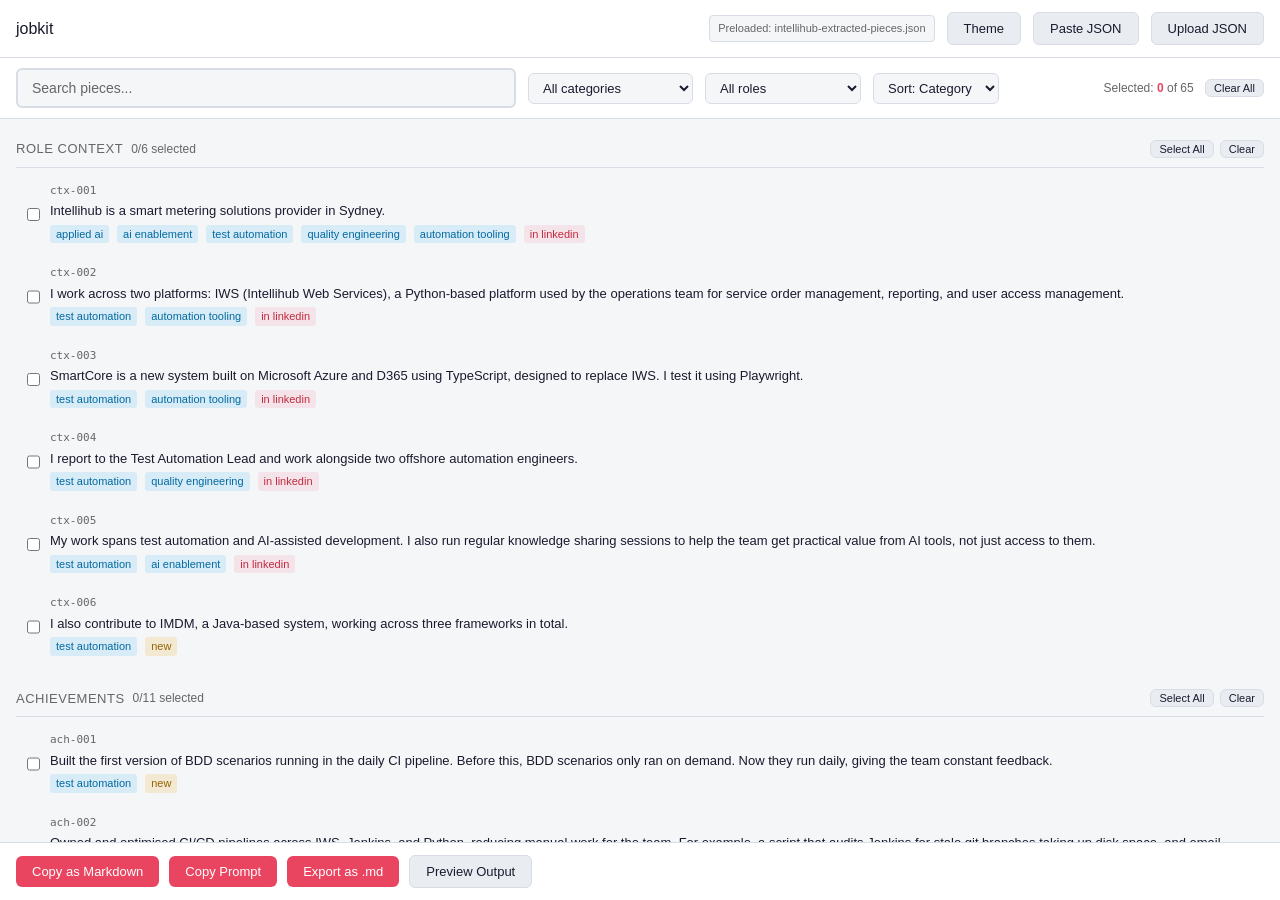
==== index.html @ 1ebfc53d "jobkit: pieces explorer with build-time data merge - pieces.template.html: UI only, data injected vi" ====
<!doctype html>
<html lang="en">
  <head>
    <meta charset="UTF-8" />
    <meta name="viewport" content="width=device-width, initial-scale=1.0" />
    <title>jobkit — pieces explorer</title>
    <style>
      :root {
        --bg: #1a1a2e;
        --bg2: #16213e;
        --bg3: #0f3460;
        --text: #e0e0e0;
        --text-dim: #888;
        --accent: #e94560;
        --accent2: #0f3460;
        --border: #333;
        --selected: rgba(233, 69, 96, 0.15);
        --hover: rgba(255, 255, 255, 0.05);
        --success: #2ea043;
        --mono:
          "SF Mono", "Cascadia Code", "Fira Code", Menlo, Consolas, monospace;
        --sans:
          -apple-system, BlinkMacSystemFont, "Segoe UI", Roboto, sans-serif;
      }

      body.light {
        --bg: #f5f6f8;
        --bg2: #ffffff;
        --bg3: #e9edf2;
        --text: #1a1a2e;
        --text-dim: #666;
        --border: #d8dde5;
        --selected: rgba(233, 69, 96, 0.08);
        --hover: rgba(0, 0, 0, 0.04);
      }

      * {
        margin: 0;
        padding: 0;
        box-sizing: border-box;
      }

      body {
        background: var(--bg);
        color: var(--text);
        font-family: var(--sans);
        font-size: 14px;
        line-height: 1.5;
      }

      #app {
        display: flex;
        flex-direction: column;
        height: 100vh;
        overflow: hidden;
      }

      /* Header */
      .header {
        padding: 12px 16px;
        background: var(--bg2);
        border-bottom: 1px solid var(--border);
        display: flex;
        align-items: center;
        gap: 12px;
        flex-wrap: wrap;
      }

      .header h1 {
        font-size: 16px;
        font-weight: 500;
        margin-right: auto;
      }

      .header h1 span {
        color: var(--text-dim);
        font-weight: 400;
      }

      /* Controls bar */
      .controls {
        padding: 10px 16px;
        background: var(--bg2);
        border-bottom: 1px solid var(--border);
        display: flex;
        gap: 12px;
        align-items: center;
        flex-wrap: wrap;
      }

      .controls input[type="text"],
      .controls select {
        background: var(--bg);
        border: 1px solid var(--border);
        color: var(--text);
        padding: 6px 10px;
        border-radius: 6px;
        font-size: 13px;
        font-family: var(--sans);
      }

      .controls input[type="text"] {
        flex: 1;
        min-width: 280px;
        max-width: 500px;
        padding: 10px 14px;
        font-size: 14px;
        border-width: 2px;
      }

      .controls input[type="text"]::placeholder {
        color: var(--text-dim);
        font-size: 14px;
      }

      .controls input[type="text"]:focus,
      .controls select:focus {
        outline: none;
        border-color: var(--accent);
      }

      .controls label {
        font-size: 12px;
        color: var(--text-dim);
        white-space: nowrap;
      }

      .selection-info {
        font-size: 12px;
        color: var(--text-dim);
        margin-left: auto;
      }

      .selection-info strong {
        color: var(--accent);
      }

      /* Main content */
      .main {
        flex: 1;
        overflow-y: auto;
        padding: 12px 16px;
      }

      /* Category section */
      .category {
        margin-bottom: 16px;
      }

      .category-header {
        display: flex;
        align-items: center;
        gap: 8px;
        padding: 8px 0;
        border-bottom: 1px solid var(--border);
        margin-bottom: 6px;
      }

      .category-header h2 {
        font-size: 13px;
        font-weight: 500;
        text-transform: uppercase;
        letter-spacing: 0.5px;
        color: var(--text-dim);
      }

      .category-header .count {
        font-size: 12px;
        color: var(--text-dim);
      }

      .category-header .actions {
        margin-left: auto;
        display: flex;
        gap: 6px;
      }

      /* Piece card */
      .piece {
        display: flex;
        gap: 10px;
        padding: 8px 10px;
        border-radius: 6px;
        margin-bottom: 4px;
        cursor: pointer;
        transition: background 0.15s;
        border: 1px solid transparent;
      }

      .piece:hover {
        background: var(--hover);
      }

      .piece.selected {
        background: var(--selected);
        border-color: rgba(233, 69, 96, 0.3);
      }

      .piece input[type="checkbox"] {
        margin-top: 3px;
        accent-color: var(--accent);
        flex-shrink: 0;
      }

      .piece-content {
        flex: 1;
      }

      .piece-id {
        font-family: var(--mono);
        font-size: 11px;
        color: var(--text-dim);
        margin-bottom: 2px;
      }

      .piece-text {
        font-size: 13px;
        line-height: 1.5;
      }

      .piece-meta {
        display: flex;
        gap: 8px;
        margin-top: 4px;
        flex-wrap: wrap;
      }

      .tag {
        font-size: 11px;
        padding: 1px 6px;
        border-radius: 3px;
        background: var(--bg3);
        color: var(--text-dim);
      }

      .tag.role {
        background: rgba(14, 165, 233, 0.15);
        color: #0ea5e9;
      }
      .tag.metrics {
        background: rgba(46, 160, 67, 0.15);
        color: var(--success);
      }
      .tag.linkedin {
        background: rgba(233, 69, 96, 0.15);
        color: var(--accent);
      }
      .tag.new {
        background: rgba(240, 171, 34, 0.15);
        color: #f0ab22;
      }

      body.light .tag.role {
        background: rgba(14, 165, 233, 0.12);
        color: #0369a1;
      }
      body.light .tag.metrics {
        background: rgba(46, 160, 67, 0.12);
        color: #1a7f37;
      }
      body.light .tag {
        color: #444;
      }
      body.light .tag.linkedin {
        background: rgba(233, 69, 96, 0.1);
        color: #c2293f;
      }
      body.light .tag.new {
        background: rgba(240, 171, 34, 0.18);
        color: #92660a;
      }

      /* Action bar */
      .action-bar {
        padding: 12px 16px;
        background: var(--bg2);
        border-top: 1px solid var(--border);
        display: flex;
        gap: 10px;
        align-items: center;
        flex-wrap: wrap;
      }

      .btn {
        padding: 8px 16px;
        border: none;
        border-radius: 6px;
        font-size: 13px;
        font-weight: 500;
        cursor: pointer;
        font-family: var(--sans);
        transition: opacity 0.15s;
      }

      .btn:hover {
        opacity: 0.9;
      }

      .btn-primary {
        background: var(--accent);
        color: white;
      }

      .btn-secondary {
        background: var(--bg3);
        color: var(--text);
        border: 1px solid var(--border);
      }

      .btn:disabled {
        opacity: 0.4;
        cursor: not-allowed;
      }

      .copied {
        color: var(--success);
        font-size: 12px;
        margin-left: 8px;
        opacity: 0;
        transition: opacity 0.3s;
      }

      .copied.show {
        opacity: 1;
      }

      /* Preview pane */
      .preview {
        background: var(--bg);
        border: 1px solid var(--border);
        border-radius: 6px;
        padding: 16px;
        margin-top: 12px;
        font-family: var(--mono);
        font-size: 12px;
        line-height: 1.6;
        white-space: pre-wrap;
        word-wrap: break-word;
        max-height: 300px;
        overflow-y: auto;
        display: none;
      }

      .preview.show {
        display: block;
      }

      .preview-header {
        display: flex;
        justify-content: space-between;
        align-items: center;
        margin-bottom: 8px;
        padding-bottom: 8px;
        border-bottom: 1px solid var(--border);
        font-family: var(--sans);
        font-size: 12px;
        color: var(--text-dim);
      }

      /* Modal */
      .modal-overlay {
        display: none;
        position: fixed;
        inset: 0;
        background: rgba(0, 0, 0, 0.6);
        z-index: 100;
        align-items: center;
        justify-content: center;
      }

      .modal-overlay.show {
        display: flex;
      }

      .modal {
        background: var(--bg2);
        border: 1px solid var(--border);
        border-radius: 8px;
        padding: 20px;
        max-width: 500px;
        width: 90%;
        max-height: 80vh;
        overflow-y: auto;
      }

      .modal h3 {
        font-size: 14px;
        margin-bottom: 12px;
      }

      .modal textarea {
        width: 100%;
        min-height: 200px;
        background: var(--bg);
        border: 1px solid var(--border);
        color: var(--text);
        padding: 10px;
        border-radius: 6px;
        font-family: var(--mono);
        font-size: 12px;
        resize: vertical;
      }

      .modal .btn-row {
        display: flex;
        gap: 8px;
        margin-top: 12px;
        justify-content: flex-end;
      }

      /* Drag overlay */
      .drag-overlay {
        display: none;
        position: fixed;
        inset: 0;
        background: rgba(26, 26, 46, 0.9);
        z-index: 200;
        align-items: center;
        justify-content: center;
        flex-direction: column;
        gap: 16px;
      }

      .drag-overlay.show {
        display: flex;
      }
      .drag-overlay p {
        font-size: 18px;
        color: var(--text-dim);
      }

      /* Scrollbar */
      ::-webkit-scrollbar {
        width: 8px;
      }
      ::-webkit-scrollbar-track {
        background: var(--bg);
      }
      ::-webkit-scrollbar-thumb {
        background: var(--border);
        border-radius: 4px;
      }
      ::-webkit-scrollbar-thumb:hover {
        background: var(--text-dim);
      }

      /* No results */
      .no-results {
        text-align: center;
        padding: 40px;
        color: var(--text-dim);
        font-size: 14px;
      }

      /* File loading info */
      .file-info {
        font-size: 11px;
        color: var(--text-dim);
        padding: 4px 8px;
        background: var(--bg);
        border-radius: 4px;
        border: 1px solid var(--border);
      }
    </style>
  </head>
  <body>
    <div id="app">
      <!-- Header -->
      <div class="header">
        <h1>jobkit <span id="pieceCount"></span></h1>
        <span class="file-info" id="fileInfo"
          >Preloaded: intellihub-extracted-pieces.json</span
        >
        <button
          class="btn btn-secondary"
          onclick="toggleTheme()"
          id="themeBtn"
          title="Toggle light/dark theme"
        >
          Theme
        </button>
        <button class="btn btn-secondary" onclick="showPasteModal()">
          Paste JSON
        </button>
        <button
          class="btn btn-secondary"
          onclick="document.getElementById('fileInput').click()"
        >
          Upload JSON
        </button>
        <input
          type="file"
          id="fileInput"
          accept=".json"
          style="display: none"
          onchange="handleFileUpload(event)"
        />
      </div>

      <!-- Controls -->
      <div class="controls">
        <input
          type="text"
          id="search"
          placeholder="Search pieces..."
          oninput="updateAll()"
        />
        <select id="categoryFilter" onchange="updateAll()">
          <option value="">All categories</option>
        </select>
        <select id="roleFilter" onchange="updateAll()">
          <option value="">All roles</option>
          <option value="applied_ai">Applied AI</option>
          <option value="ai_enablement">AI Enablement</option>
          <option value="test_automation">Test Automation</option>
          <option value="quality_engineering">Quality Engineering</option>
          <option value="automation_tooling">Automation Tooling</option>
        </select>
        <select id="sortBy" onchange="updateAll()">
          <option value="category">Sort: Category</option>
          <option value="id">Sort: ID</option>
          <option value="source">Sort: Source</option>
        </select>
        <div class="selection-info">
          Selected: <strong id="selCount">0</strong> of
          <span id="totalCount">0</span>
          <button
            class="btn btn-secondary"
            style="padding: 2px 8px; font-size: 11px; margin-left: 8px"
            onclick="clearAll()"
          >
            Clear All
          </button>
        </div>
      </div>

      <!-- Main content -->
      <div class="main" id="piecesList"></div>

      <!-- Action bar -->
      <div class="action-bar">
        <button class="btn btn-primary" onclick="copyMarkdown()">
          Copy as Markdown
        </button>
        <button class="btn btn-primary" onclick="copyPrompt()">
          Copy Prompt
        </button>
        <button class="btn btn-primary" onclick="exportMarkdown()">
          Export as .md
        </button>
        <button class="btn btn-secondary" onclick="togglePreview()">
          Preview Output
        </button>
        <span class="copied" id="copiedMsg">Copied!</span>
      </div>

      <!-- Preview -->
      <div class="preview" id="preview">
        <div class="preview-header">
          <span id="previewLabel">Preview</span>
          <button
            class="btn btn-secondary"
            style="padding: 2px 8px; font-size: 11px"
            onclick="togglePreview()"
          >
            Close
          </button>
        </div>
        <div id="previewContent"></div>
      </div>
    </div>

    <!-- Paste modal -->
    <div class="modal-overlay" id="pasteModal">
      <div class="modal">
        <h3>Paste JSON</h3>
        <textarea
          id="pasteArea"
          placeholder="Paste your JSON content here..."
        ></textarea>
        <div class="btn-row">
          <button class="btn btn-secondary" onclick="closePasteModal()">
            Cancel
          </button>
          <button class="btn btn-primary" onclick="loadPastedJSON()">
            Load
          </button>
        </div>
      </div>
    </div>

    <!-- Drag overlay -->
    <div class="drag-overlay" id="dragOverlay">
      <p>Drop your JSON file here</p>
    </div>

    <script>
      // Embedded data
      // Data injected at build time by build.mjs (see README)
      const DEFAULT_DATA = {
  "context": {
    "source_documents": [
      "external-sources/linkedin-profile-2026-v1.md (current Intellihub section)",
      "notes/job-search/makss-brag-document-2026.md (manager review, self-reflection, values, coaching Q3/Q4)",
      "notes/job-search/job-search-2026.md (target roles: AI Engineer primary, Test Automation secondary)"
    ],
    "target_roles": [
      "Applied AI Engineer / AI Enablement Engineer (primary)",
      "Test Automation / Quality Engineer (secondary)"
    ],
    "excluded_from_extraction": [
      "Growth areas and development areas (overengineering, AI discipline, prioritisation)",
      "Coaching conversation reflections (Q3/Q3 self-criticism)",
      "Self-reflection on mistakes and lessons learned"
    ],
    "humanizer_rules_applied": [
      "No em dashes, no purple prose, no cliches, no slogan endings",
      "No AI slop words: unlock, elevate, supercharge, transform, leverage, seamless, robust, holistic, game-changing",
      "Concrete nouns and verbs, one idea per sentence",
      "Plain language, precise technical terms kept"
    ],
    "total_pieces": 52
  },
  "canonical_roles": {
    "applied_ai": "Building AI-powered tools, agents, and LLM-driven analysis end to end.",
    "ai_enablement": "Team adoption of AI: Copilot Skills, agent instructions, skills and prompt libraries, knowledge sharing.",
    "test_automation": "Automated test frameworks and scenarios: UI, API, BDD, running in CI.",
    "quality_engineering": "QA practice and process: RCA, exploratory testing, defect management, data-quality guardrails.",
    "automation_tooling": "Engineering productivity automation beyond tests: CI monitoring, scheduled checks, alerting, sync jobs."
  },
  "role_context": [
    {
      "id": "ctx-001",
      "text": "Intellihub is a smart metering solutions provider in Sydney.",
      "source": "linkedin_profile",
      "already_in_linkedin": true,
      "target_role": [
        "applied_ai",
        "ai_enablement",
        "test_automation",
        "quality_engineering",
        "automation_tooling"
      ],
      "has_metrics": false
    },
    {
      "id": "ctx-002",
      "text": "I work across two platforms: IWS (Intellihub Web Services), a Python-based platform used by the operations team for service order management, reporting, and user access management.",
      "source": "linkedin_profile",
      "already_in_linkedin": true,
      "target_role": [
        "test_automation",
        "automation_tooling"
      ],
      "has_metrics": false
    },
    {
      "id": "ctx-003",
      "text": "SmartCore is a new system built on Microsoft Azure and D365 using TypeScript, designed to replace IWS. I test it using Playwright.",
      "source": "linkedin_profile",
      "already_in_linkedin": true,
      "target_role": [
        "test_automation",
        "automation_tooling"
      ],
      "has_metrics": false
    },
    {
      "id": "ctx-004",
      "text": "I report to the Test Automation Lead and work alongside two offshore automation engineers.",
      "source": "linkedin_profile",
      "already_in_linkedin": true,
      "target_role": [
        "test_automation",
        "quality_engineering"
      ],
      "has_metrics": false
    },
    {
      "id": "ctx-005",
      "text": "My work spans test automation and AI-assisted development. I also run regular knowledge sharing sessions to help the team get practical value from AI tools, not just access to them.",
      "source": "linkedin_profile",
      "already_in_linkedin": true,
      "target_role": [
        "test_automation",
        "ai_enablement"
      ],
      "has_metrics": false
    },
    {
      "id": "ctx-006",
      "text": "I also contribute to IMDM, a Java-based system, working across three frameworks in total.",
      "source": "manager_review",
      "already_in_linkedin": false,
      "target_role": [
        "test_automation"
      ],
      "has_metrics": false
    }
  ],
  "achievements": [
    {
      "id": "ach-001",
      "text": "Built the first version of BDD scenarios running in the daily CI pipeline. Before this, BDD scenarios only ran on demand. Now they run daily, giving the team constant feedback.",
      "source": "self_reflection_fy26",
      "already_in_linkedin": false,
      "target_role": [
        "test_automation"
      ],
      "has_metrics": false
    },
    {
      "id": "ach-002",
      "text": "Owned and optimised CI/CD pipelines across IWS, Jenkins, and Python, reducing manual work for the team. For example, a script that audits Jenkins for stale git branches taking up disk space, and email notifications that flag service health issues in production and test environments.",
      "source": "self_reflection_fy26",
      "already_in_linkedin": false,
      "target_role": [
        "automation_tooling",
        "test_automation"
      ],
      "has_metrics": false
    },
    {
      "id": "ach-003",
      "text": "Created AutomationHub: a BDD step library, metrics tracking, a SharePoint page, and Power Automate workflows for the automation team.",
      "source": "self_reflection_fy26",
      "already_in_linkedin": false,
      "target_role": [
        "test_automation",
        "automation_tooling"
      ],
      "has_metrics": false
    },
    {
      "id": "ach-004",
      "text": "Built the SmartCore BDD Step Library so testers, BAs, and business team members can write and reuse automation steps in plain language.",
      "source": "values_behaviours",
      "already_in_linkedin": false,
      "target_role": [
        "test_automation"
      ],
      "has_metrics": false
    },
    {
      "id": "ach-005",
      "text": "Created .github/copilot-instructions.md (Agents.md) files in the IWS and SmartCore repos, giving AI agents a repo map and project context at session start.",
      "source": "values_behaviours",
      "already_in_linkedin": false,
      "target_role": [
        "ai_enablement"
      ],
      "has_metrics": false
    },
    {
      "id": "ach-006",
      "text": "Took ownership of technical debt. In PR 845 (SC-3740), removed hardcoded waits from SmartCore tests to improve test reliability.",
      "source": "values_behaviours",
      "already_in_linkedin": false,
      "target_role": [
        "test_automation",
        "quality_engineering"
      ],
      "has_metrics": false
    },
    {
      "id": "ach-007",
      "text": "Caught issues early through PR reviews and task coordination, preventing defects from reaching production.",
      "source": "self_reflection_fy26",
      "already_in_linkedin": false,
      "target_role": [
        "quality_engineering",
        "test_automation"
      ],
      "has_metrics": false
    },
    {
      "id": "ach-008",
      "text": "Supported the dev team during weekend production rollouts, including preparing, stopping, and restarting Jenkins CI jobs.",
      "source": "values_behaviours",
      "already_in_linkedin": false,
      "target_role": [
        "automation_tooling"
      ],
      "has_metrics": false
    },
    {
      "id": "ach-009",
      "text": "Ran 6 knowledge sharing sessions on AI-assisted development, testing, and automation.",
      "source": "self_reflection_fy26",
      "already_in_linkedin": false,
      "target_role": [
        "ai_enablement"
      ],
      "has_metrics": true
    },
    {
      "id": "ach-010",
      "text": "Created blog posts from session transcripts and shared them with the team.",
      "source": "values_behaviours",
      "already_in_linkedin": false,
      "target_role": [
        "ai_enablement"
      ],
      "has_metrics": false
    },
    {
      "id": "ach-011",
      "text": "Ran daily pipeline checks, built BDD scenarios from existing steps, and created shareable test reports for stakeholders.",
      "source": "coaching_q4",
      "already_in_linkedin": false,
      "target_role": [
        "test_automation",
        "automation_tooling"
      ],
      "has_metrics": false
    }
  ],
  "ai_enablement": [
    {
      "id": "ai-001",
      "text": "Created 5 GitHub Copilot Skills for shared team use, covering IWS domain knowledge, task creation, and AI skill best practices. 2 to 3 team members confirmed using them in daily work.",
      "source": "linkedin_profile",
      "already_in_linkedin": true,
      "target_role": [
        "ai_enablement"
      ],
      "has_metrics": true
    },
    {
      "id": "ai-002",
      "text": "Built 15 or more additional AI skills and prompts for my own AI-assisted development workflow.",
      "source": "linkedin_profile",
      "already_in_linkedin": true,
      "target_role": [
        "applied_ai"
      ],
      "has_metrics": true
    },
    {
      "id": "ai-003",
      "text": "Developed an AI-powered PR review agent: a skill package with scripts, templates, and references. It reduces token usage, produces structured review reports with verdict, summary, and suggestions, and saves an estimated 5 to 10% time per review.",
      "source": "linkedin_profile",
      "already_in_linkedin": true,
      "target_role": [
        "applied_ai",
        "ai_enablement"
      ],
      "has_metrics": true
    },
    {
      "id": "ai-004",
      "text": "Created Agents.md instructions for both IWS and SmartCore frameworks. These load at the start of each AI session and give the assistant the right context and guidance for the project.",
      "source": "linkedin_profile",
      "already_in_linkedin": true,
      "target_role": [
        "ai_enablement"
      ],
      "has_metrics": false
    },
    {
      "id": "ai-005",
      "text": "Built a tool that automatically identifies likely causes of test failures, generates concise summaries, and suggests solutions for simple issues. It runs daily in production with a human review step before approval.",
      "source": "linkedin_profile",
      "already_in_linkedin": true,
      "target_role": [
        "applied_ai",
        "test_automation"
      ],
      "has_metrics": false
    },
    {
      "id": "ai-006",
      "text": "Built the AI analysis tool on the team's BDD framework so other engineers can reuse AI-powered steps written in plain language.",
      "source": "linkedin_profile",
      "already_in_linkedin": true,
      "target_role": [
        "applied_ai",
        "test_automation"
      ],
      "has_metrics": false
    },
    {
      "id": "ai-007",
      "text": "Created copilot-instructions.md as reusable guidance for AI collaboration, so team members do not have to set up context from scratch each time.",
      "source": "coaching_q4",
      "already_in_linkedin": false,
      "target_role": [
        "ai_enablement"
      ],
      "has_metrics": false
    },
    {
      "id": "ai-008",
      "text": "Shared AI skills, agents, session recordings, and blog posts broadly with the team.",
      "source": "values_behaviours",
      "already_in_linkedin": false,
      "target_role": [
        "ai_enablement"
      ],
      "has_metrics": false
    }
  ],
  "cicd_infrastructure": [
    {
      "id": "cicd-002",
      "text": "Built automated monitoring for production and test environments using Jenkins declarative and classic pipelines, Python scripts, scheduled checks, email alerts, and Jenkins badges. Pipelines included readable logs and attachments for easy debugging.",
      "source": "linkedin_profile",
      "already_in_linkedin": true,
      "target_role": [
        "automation_tooling"
      ],
      "has_metrics": false
    },
    {
      "id": "cicd-003",
      "text": "Assisted the team lead with preparing, stopping, and restarting Jenkins CI jobs to ensure successful deployments.",
      "source": "values_behaviours",
      "already_in_linkedin": false,
      "target_role": [
        "automation_tooling"
      ],
      "has_metrics": false
    }
  ],
  "responsibilities": [
    {
      "id": "res-001",
      "text": "Design and develop new test automation scripts for IWS (Python) and SmartCore (Playwright) frameworks.",
      "source": "linkedin_profile",
      "already_in_linkedin": true,
      "target_role": [
        "test_automation"
      ],
      "has_metrics": false
    },
    {
      "id": "res-002",
      "text": "Enhance existing test automation frameworks and resolve automation issues.",
      "source": "linkedin_profile",
      "already_in_linkedin": true,
      "target_role": [
        "test_automation"
      ],
      "has_metrics": false
    },
    {
      "id": "res-003",
      "text": "Review pull requests and give feedback to development teams across IWS and SmartCore.",
      "source": "linkedin_profile",
      "already_in_linkedin": true,
      "target_role": [
        "quality_engineering",
        "test_automation"
      ],
      "has_metrics": false
    },
    {
      "id": "res-004",
      "text": "Collaborate with product, operations, and development teams across both platforms.",
      "source": "linkedin_profile",
      "already_in_linkedin": true,
      "target_role": [
        "test_automation",
        "quality_engineering"
      ],
      "has_metrics": false
    },
    {
      "id": "res-006",
      "text": "Coordinate tasks and PR reviews across the SmartCore automation team, catching issues before merge.",
      "source": "coaching_q4",
      "already_in_linkedin": false,
      "target_role": [
        "quality_engineering",
        "test_automation"
      ],
      "has_metrics": false
    },
    {
      "id": "res-007",
      "text": "Work across three frameworks: IWS (Python), IMDM (Java), and SmartCore (Playwright).",
      "source": "manager_review",
      "already_in_linkedin": false,
      "target_role": [
        "test_automation"
      ],
      "has_metrics": false
    },
    {
      "id": "res-008",
      "text": "Build reusable AI resources for both automation frameworks: prompts, skills, and workflows that help the team use AI tools in daily work.",
      "source": "linkedin_profile",
      "already_in_linkedin": true,
      "target_role": [
        "ai_enablement"
      ],
      "has_metrics": false
    }
  ],
  "collaboration_culture": [
    {
      "id": "col-001",
      "text": "Helped Sonya set up her development environment, Playwright framework, and VS Code. Coached her on using AI in coding tasks and recommended training courses.",
      "source": "values_behaviours",
      "already_in_linkedin": false,
      "target_role": [
        "ai_enablement"
      ],
      "has_metrics": false
    },
    {
      "id": "col-002",
      "text": "Initiated regular knowledge sharing sessions on practical AI-assisted development. 3 to 4 engineers attended despite competing delivery commitments.",
      "source": "linkedin_profile",
      "already_in_linkedin": true,
      "target_role": [
        "ai_enablement"
      ],
      "has_metrics": true
    },
    {
      "id": "col-003",
      "text": "Over time, other team members started presenting their own techniques and lessons learned in the sessions.",
      "source": "linkedin_profile",
      "already_in_linkedin": true,
      "target_role": [
        "ai_enablement"
      ],
      "has_metrics": false
    },
    {
      "id": "col-004",
      "text": "Gave honest feedback on SmartCore PRs, including calling out oversized PRs from other teams and flaky test implementations.",
      "source": "values_behaviours",
      "already_in_linkedin": false,
      "target_role": [
        "quality_engineering",
        "test_automation"
      ],
      "has_metrics": false
    }
  ],
  "skills_tools": [
    {
      "id": "skill-001",
      "text": "Python: IWS automation framework development and maintenance",
      "source": "linkedin_profile + manager_review",
      "already_in_linkedin": true,
      "target_role": [
        "test_automation"
      ],
      "has_metrics": false
    },
    {
      "id": "skill-002",
      "text": "Playwright with TypeScript: SmartCore automation framework development",
      "source": "linkedin_profile + manager_review",
      "already_in_linkedin": true,
      "target_role": [
        "test_automation"
      ],
      "has_metrics": false
    },
    {
      "id": "skill-003",
      "text": "Java: IMDM framework contributions",
      "source": "manager_review",
      "already_in_linkedin": false,
      "target_role": [
        "test_automation"
      ],
      "has_metrics": false
    },
    {
      "id": "skill-004",
      "text": "Jenkins: CI/CD pipeline ownership, job management, deployment support",
      "source": "self_reflection_fy26 + values_behaviours",
      "already_in_linkedin": false,
      "target_role": [
        "automation_tooling",
        "test_automation"
      ],
      "has_metrics": false
    },
    {
      "id": "skill-005",
      "text": "BDD framework: reusable steps library, AI-powered steps in plain language, steps shared across testers, BAs, and business team members",
      "source": "self_reflection_fy26 + linkedin_profile",
      "already_in_linkedin": true,
      "target_role": [
        "test_automation",
        "ai_enablement"
      ],
      "has_metrics": false
    },
    {
      "id": "skill-006",
      "text": "GitHub Copilot: Skills development, Copilot Chat, AI-assisted development workflows, copilot-instructions.md",
      "source": "linkedin_profile + coaching_q4",
      "already_in_linkedin": true,
      "target_role": [
        "applied_ai",
        "ai_enablement"
      ],
      "has_metrics": false
    },
    {
      "id": "skill-007",
      "text": "Microsoft Azure and D365: SmartCore platform infrastructure",
      "source": "linkedin_profile",
      "already_in_linkedin": true,
      "target_role": [
        "automation_tooling"
      ],
      "has_metrics": false
    },
    {
      "id": "skill-008",
      "text": "Power Automate: AutomationHub workflow automation",
      "source": "self_reflection_fy26",
      "already_in_linkedin": false,
      "target_role": [
        "automation_tooling"
      ],
      "has_metrics": false
    },
    {
      "id": "skill-009",
      "text": "SharePoint: AutomationHub team page and resource sharing",
      "source": "self_reflection_fy26 + values_behaviours",
      "already_in_linkedin": false,
      "target_role": [
        "automation_tooling"
      ],
      "has_metrics": false
    },
    {
      "id": "skill-010",
      "text": "Atlassian Jira and Confluence: project tracking and documentation",
      "source": "linkedin_profile",
      "already_in_linkedin": true,
      "target_role": [
        "quality_engineering",
        "test_automation"
      ],
      "has_metrics": false
    },
    {
      "id": "skill-011",
      "text": "GitLab: version control and CI",
      "source": "linkedin_profile",
      "already_in_linkedin": true,
      "target_role": [
        "automation_tooling",
        "test_automation"
      ],
      "has_metrics": false
    }
  ],
  "manager_feedback": [
    {
      "id": "mgr-001",
      "text": "\"Demonstrates solid confidence working across IWS (Python), IMDM (Java), and SmartCore (Playwright), with the ability to contribute effectively across multiple stacks.\"",
      "source": "manager_review",
      "already_in_linkedin": false,
      "target_role": [
        "test_automation"
      ],
      "has_metrics": false,
      "note": "Direct quote from manager review. Strong third-party validation of cross-framework capability."
    },
    {
      "id": "mgr-002",
      "text": "\"Consistently takes end-to-end responsibility and delivers results across complex areas.\"",
      "source": "manager_review",
      "already_in_linkedin": false,
      "target_role": [
        "applied_ai",
        "ai_enablement",
        "test_automation",
        "quality_engineering",
        "automation_tooling"
      ],
      "has_metrics": false,
      "note": "Direct quote. Shows ownership, relevant for both target roles."
    },
    {
      "id": "mgr-003",
      "text": "\"Maintains strong contribution levels across automation, CI/CD, and enablement initiatives.\"",
      "source": "manager_review",
      "already_in_linkedin": false,
      "target_role": [
        "test_automation",
        "automation_tooling",
        "ai_enablement"
      ],
      "has_metrics": false,
      "note": "Direct quote. Covers both AI and automation sides."
    },
    {
      "id": "mgr-004",
      "text": "\"Actively contributes to PR reviews, knowledge sharing, and team support.\"",
      "source": "manager_review",
      "already_in_linkedin": false,
      "target_role": [
        "quality_engineering",
        "ai_enablement"
      ],
      "has_metrics": false,
      "note": "Direct quote. Collaboration validation."
    },
    {
      "id": "mgr-005",
      "text": "\"These outcomes improved test reliability, visibility, and overall team efficiency.\"",
      "source": "manager_review",
      "already_in_linkedin": false,
      "target_role": [
        "quality_engineering",
        "test_automation"
      ],
      "has_metrics": false,
      "note": "Direct quote summarising impact. Good closing line candidate."
    },
    {
      "id": "mgr-006",
      "text": "\"Strong support for team members through coaching, onboarding, and knowledge sharing.\"",
      "source": "manager_review",
      "already_in_linkedin": false,
      "target_role": [
        "ai_enablement",
        "quality_engineering"
      ],
      "has_metrics": false,
      "note": "Direct quote on values. Supports collaboration narrative."
    },
    {
      "id": "mgr-007",
      "text": "\"Takes ownership beyond immediate responsibilities, supporting team delivery and operations.\"",
      "source": "manager_review",
      "already_in_linkedin": false,
      "target_role": [
        "test_automation",
        "quality_engineering",
        "automation_tooling"
      ],
      "has_metrics": false,
      "note": "Direct quote on values. Supports weekend prod support and CI/CD ownership story."
    },
    {
      "id": "mgr-008",
      "text": "Manager noted noticeable progress in the second half of the year, particularly in adopting incremental delivery and improving feedback loops following coaching discussions.",
      "source": "manager_review",
      "already_in_linkedin": false,
      "target_role": [
        "applied_ai",
        "ai_enablement",
        "test_automation",
        "quality_engineering",
        "automation_tooling"
      ],
      "has_metrics": false,
      "note": "Paraphrased. Shows growth trajectory without exposing specific development areas."
    }
  ],
  "personal_projects": [
    {
      "id": "proj-001",
      "repo": "curriculum-learning-outcomes-au",
      "text": "Built a machine-readable NSW curriculum dataset: 1,500+ learning outcomes extracted from 81 NESA syllabus pages, synced monthly by a GitHub Actions job, with a zero-dependency explorer on GitHub Pages.",
      "source": "github_repo",
      "already_in_linkedin": false,
      "target_role": [
        "automation_tooling"
      ],
      "has_metrics": true
    },
    {
      "id": "proj-002",
      "repo": "curriculum-learning-outcomes-au",
      "text": "Added data-quality guardrails to the curriculum sync: outcomes deduplicated by CMS codename, a sync that aborts without writing when totals drop more than 10 percent, and failed fetches that keep last-known rows flagged as stale.",
      "source": "github_repo",
      "already_in_linkedin": false,
      "target_role": [
        "quality_engineering"
      ],
      "has_metrics": true
    },
    {
      "id": "proj-003",
      "repo": "groundcrew",
      "text": "Built groundcrew, a public CI monitoring bot developed as part of volunteer work with Scoolendar. It reads GitHub Actions results, performs AI analysis of regression testing results, and posts plain-language summaries to Telegram: what failed, why, and where to look. It answers follow-up questions in Telegram using CI data and live website inspection. The bot recalls past failures and human corrections, so repeated issues are flagged instead of re-explained.",
      "source": "github_repo",
      "already_in_linkedin": false,
      "target_role": [
        "automation_tooling",
        "applied_ai",
        "test_automation"
      ],
      "has_metrics": false,
      "note": "Public repo. Already in CV GitHub Highlights."
    },
    {
      "id": "proj-004",
      "repo": "docfence",
      "text": "Built docfence, a Python CLI with no external dependencies that validates markdown spec documents against rules embedded in the document. It catches issues AI assistants introduce: TODOs, broken links, missing sections, and length overruns.",
      "source": "github_repo",
      "already_in_linkedin": false,
      "target_role": [
        "applied_ai",
        "quality_engineering"
      ],
      "has_metrics": false,
      "note": "Already in CV GitHub Highlights."
    },
    {
      "id": "proj-005",
      "repo": "compass-skills",
      "text": "Created compass-skills, a set of AI agent skills that guide testers, test analysts, QA engineers, product managers, and UX researchers through building and applying domain knowledge: conceptual models, BDD scenarios, and structured questions.",
      "source": "github_repo",
      "already_in_linkedin": false,
      "target_role": [
        "ai_enablement",
        "quality_engineering"
      ],
      "has_metrics": false,
      "note": "Already in CV GitHub Highlights."
    },
    {
      "id": "proj-006",
      "repo": "house-of-prompts",
      "text": "Built and maintain house-of-prompts, a curated, searchable collection of AI prompts, snippets, and workflows in markdown, organized by AI tool and use case, published on GitHub Pages.",
      "source": "github_repo",
      "already_in_linkedin": false,
      "target_role": [
        "ai_enablement"
      ],
      "has_metrics": false
    },
    {
      "id": "proj-007",
      "repo": "starlord",
      "text": "Wrote starlord, an agent skill that compares starred GitHub repos against locked criteria. Scripts gather metadata first, the LLM sees pre-digested facts for 8 to 12 candidates, and a validation script rejects claims without a source.",
      "source": "github_repo",
      "already_in_linkedin": false,
      "target_role": [
        "applied_ai"
      ],
      "has_metrics": true
    },
    {
      "id": "proj-008",
      "repo": "television-skill",
      "text": "Created television-skill, an agent skill for the television terminal fuzzy finder, compatible with pi, Claude Code, Codex, and any Agent Skills client. It packages the full channel spec, a scaffold script for custom channels, and 7 documented gotchas.",
      "source": "github_repo",
      "already_in_linkedin": false,
      "target_role": [
        "ai_enablement"
      ],
      "has_metrics": false
    }
  ]
};

      const CATEGORY_ORDER = [
        "role_context",
        "achievements",
        "ai_enablement",
        "cicd_infrastructure",
        "responsibilities",
        "collaboration_culture",
        "skills_tools",
        "manager_feedback",
        "personal_projects",
      ];
      const CATEGORY_LABELS = {
        role_context: "Role Context",
        achievements: "Achievements",
        ai_enablement: "Ai Enablement",
        cicd_infrastructure: "Cicd Infrastructure",
        responsibilities: "Responsibilities",
        collaboration_culture: "Collaboration Culture",
        skills_tools: "Skills Tools",
        manager_feedback: "Manager Feedback",
        personal_projects: "Personal Projects",
      };
      const TARGET_ROLE_CONTEXT =
        "Applied AI Engineer / AI Enablement Engineer (primary); Test Automation / Quality Engineer (secondary)";

      // State
      let state = {
        data: DEFAULT_DATA,
        selected: new Set(
          (() => {
            try {
              return JSON.parse(
                localStorage.getItem("pieces-explorer-selections") || "[]",
              );
            } catch {
              return [];
            }
          })(),
        ),
        search: "",
        categoryFilter: "",
        roleFilter: "",
        sortBy: "category",
      };

      // Build flat list
      function getAllPieces() {
        const pieces = [];
        if (!state.data) return pieces;
        for (const cat of CATEGORY_ORDER) {
          if (!state.data[cat]) continue;
          for (const p of state.data[cat]) {
            if (!p.id || !p.text) continue;
            pieces.push({ ...p, category: cat });
          }
        }
        return pieces;
      }

      function getFilteredPieces() {
        let pieces = getAllPieces();

        // Text search
        if (state.search) {
          const q = state.search.toLowerCase();
          pieces = pieces.filter(
            (p) =>
              p.text.toLowerCase().includes(q) ||
              p.id.toLowerCase().includes(q) ||
              (p.tags && p.tags.some((t) => t.toLowerCase().includes(q))),
          );
        }

        // Category filter
        if (state.categoryFilter) {
          pieces = pieces.filter((p) => p.category === state.categoryFilter);
        }

        // Role filter
        if (state.roleFilter) {
          pieces = pieces.filter(
            (p) => p.target_role && p.target_role.includes(state.roleFilter),
          );
        }

        // Sort
        if (state.sortBy === "id") {
          pieces.sort((a, b) => a.id.localeCompare(b.id));
        } else if (state.sortBy === "source") {
          pieces.sort((a, b) => (a.source || "").localeCompare(b.source || ""));
        }
        // 'category' is default order (already grouped)

        return pieces;
      }

      // Group pieces by category
      function groupByCategory(pieces) {
        const groups = {};
        for (const p of pieces) {
          if (!groups[p.category]) groups[p.category] = [];
          groups[p.category].push(p);
        }
        return groups;
      }

      // Render pieces
      function renderPieces() {
        const el = document.getElementById("piecesList");
        const pieces = getFilteredPieces();
        const allIds = pieces.map((p) => p.id);
        const selectedIds = [...state.selected].filter((id) =>
          allIds.includes(id),
        );

        document.getElementById("selCount").textContent = state.selected.size;
        document.getElementById("totalCount").textContent = pieces.length;

        if (pieces.length === 0) {
          el.replaceChildren(
            Object.assign(document.createElement("div"), {
              className: "no-results",
              textContent: "No pieces match your filters.",
            }),
          );
          return;
        }

        const groups = groupByCategory(pieces);
        const fragment = document.createDocumentFragment();

        for (const cat of CATEGORY_ORDER) {
          if (!groups[cat] || groups[cat].length === 0) continue;
          const catPieces = groups[cat];
          const selInCat = catPieces.filter((p) =>
            state.selected.has(p.id),
          ).length;
          const label = CATEGORY_LABELS[cat] || cat;

          const catDiv = document.createElement("div");
          catDiv.className = "category";

          const headerDiv = document.createElement("div");
          headerDiv.className = "category-header";

          const h2 = document.createElement("h2");
          h2.textContent = label;
          headerDiv.appendChild(h2);

          const countSpan = document.createElement("span");
          countSpan.className = "count";
          countSpan.textContent = `${selInCat}/${catPieces.length} selected`;
          headerDiv.appendChild(countSpan);

          const actionsDiv = document.createElement("div");
          actionsDiv.className = "actions";

          const selAllBtn = document.createElement("button");
          selAllBtn.className = "btn btn-secondary";
          selAllBtn.style.cssText = "padding:2px 8px;font-size:11px";
          selAllBtn.textContent = "Select All";
          selAllBtn.onclick = () => selectAllInCategory(cat);
          actionsDiv.appendChild(selAllBtn);

          const clearBtn = document.createElement("button");
          clearBtn.className = "btn btn-secondary";
          clearBtn.style.cssText = "padding:2px 8px;font-size:11px";
          clearBtn.textContent = "Clear";
          clearBtn.onclick = () => deselectAllInCategory(cat);
          actionsDiv.appendChild(clearBtn);

          headerDiv.appendChild(actionsDiv);
          catDiv.appendChild(headerDiv);

          for (const p of catPieces) {
            const pieceDiv = document.createElement("div");
            pieceDiv.className =
              "piece" + (state.selected.has(p.id) ? " selected" : "");
            pieceDiv.onclick = () => togglePiece(p.id);

            const checkbox = document.createElement("input");
            checkbox.type = "checkbox";
            checkbox.checked = state.selected.has(p.id);
            checkbox.onclick = (e) => {
              e.stopPropagation();
              togglePiece(p.id);
            };
            pieceDiv.appendChild(checkbox);

            const contentDiv = document.createElement("div");
            contentDiv.className = "piece-content";

            const idDiv = document.createElement("div");
            idDiv.className = "piece-id";
            idDiv.textContent = p.id;
            contentDiv.appendChild(idDiv);

            const textDiv = document.createElement("div");
            textDiv.className = "piece-text";
            textDiv.textContent = p.text;
            contentDiv.appendChild(textDiv);

            const metaDiv = document.createElement("div");
            metaDiv.className = "piece-meta";

            for (const r of p.target_role || []) {
              const tag = document.createElement("span");
              tag.className = "tag role";
              tag.textContent = r.replace("_", " ");
              metaDiv.appendChild(tag);
            }

            if (p.has_metrics) {
              const tag = document.createElement("span");
              tag.className = "tag metrics";
              tag.textContent = "has metrics";
              metaDiv.appendChild(tag);
            }

            if (p.already_in_linkedin) {
              const tag = document.createElement("span");
              tag.className = "tag linkedin";
              tag.textContent = "in linkedin";
              metaDiv.appendChild(tag);
            } else {
              const tag = document.createElement("span");
              tag.className = "tag new";
              tag.textContent = "new";
              metaDiv.appendChild(tag);
            }

            contentDiv.appendChild(metaDiv);

            if (p.note) {
              const noteDiv = document.createElement("div");
              noteDiv.style.cssText =
                "font-size:11px;color:var(--text-dim);margin-top:4px;font-style:italic";
              noteDiv.textContent = p.note;
              contentDiv.appendChild(noteDiv);
            }

            pieceDiv.appendChild(contentDiv);
            catDiv.appendChild(pieceDiv);
          }

          fragment.appendChild(catDiv);
        }

        el.replaceChildren(fragment);
      }

      function escapeHtml(text) {
        return text
          .replace(/&/g, "&amp;")
          .replace(/</g, "&lt;")
          .replace(/>/g, "&gt;")
          .replace(/"/g, "&quot;");
      }

      function togglePiece(id) {
        if (state.selected.has(id)) {
          state.selected.delete(id);
        } else {
          state.selected.add(id);
        }
        saveSelections();
        renderPieces();
      }

      function selectAllInCategory(cat) {
        const pieces = getAllPieces().filter((p) => p.category === cat);
        for (const p of pieces) state.selected.add(p.id);
        saveSelections();
        renderPieces();
      }

      function deselectAllInCategory(cat) {
        const pieces = getAllPieces().filter((p) => p.category === cat);
        for (const p of pieces) state.selected.delete(p.id);
        saveSelections();
        renderPieces();
      }

      function clearAll() {
        state.selected.clear();
        saveSelections();
        renderPieces();
      }

      function saveSelections() {
        localStorage.setItem(
          "pieces-explorer-selections",
          JSON.stringify([...state.selected]),
        );
      }

      function updateAll() {
        state.search = document.getElementById("search").value;
        state.categoryFilter = document.getElementById("categoryFilter").value;
        state.roleFilter = document.getElementById("roleFilter").value;
        state.sortBy = document.getElementById("sortBy").value;
        renderPieces();
      }

      // Build markdown output
      function buildMarkdown() {
        const pieces = getAllPieces().filter((p) => state.selected.has(p.id));
        if (pieces.length === 0) return "No pieces selected.";

        const groups = groupByCategory(pieces);
        let md = "";

        for (const cat of CATEGORY_ORDER) {
          if (!groups[cat] || groups[cat].length === 0) continue;
          const label = CATEGORY_LABELS[cat] || cat;
          md += `## ${label}\n\n`;
          for (const p of groups[cat]) {
            md += `- ${p.text}\n`;
          }
          md += "\n";
        }

        return md.trim();
      }

      // Build prompt output
      function buildPrompt() {
        const md = buildMarkdown();
        if (md === "No pieces selected.") return md;

        return `Context: I am targeting ${TARGET_ROLE_CONTEXT}. Here are selected pieces from my work experience:

${md}

---

Task: [DESCRIBE WHAT YOU WANT TO DO WITH THESE PIECES]

For example: "Draft a LinkedIn work experience section using these pieces" or "Select the best 5 pieces for an AI Engineer cover letter"`;
      }

      // Copy functions
      function copyToClipboard(text) {
        navigator.clipboard.writeText(text).then(() => {
          showCopied();
        });
      }

      function showCopied() {
        const el = document.getElementById("copiedMsg");
        el.classList.add("show");
        setTimeout(() => el.classList.remove("show"), 2000);
      }

      function copyMarkdown() {
        const md = buildMarkdown();
        if (md === "No pieces selected.") {
          alert("No pieces selected.");
          return;
        }
        copyToClipboard(md);
        showPreview(md, "Markdown Output");
      }

      function copyPrompt() {
        const prompt = buildPrompt();
        if (prompt === "No pieces selected.") {
          alert("No pieces selected.");
          return;
        }
        copyToClipboard(prompt);
        showPreview(prompt, "Prompt Output");
      }

      function exportMarkdown() {
        const md = buildMarkdown();
        if (md === "No pieces selected.") {
          alert("No pieces selected.");
          return;
        }
        const blob = new Blob([md], { type: "text/markdown" });
        const url = URL.createObjectURL(blob);
        const a = document.createElement("a");
        a.href = url;
        a.download = "selected-pieces.md";
        a.click();
        URL.revokeObjectURL(url);
      }

      // Preview
      function showPreview(text, label) {
        const preview = document.getElementById("preview");
        const content = document.getElementById("previewContent");
        const label_el = document.getElementById("previewLabel");
        label_el.textContent = label;
        content.textContent = text;
        preview.classList.add("show");
      }

      function togglePreview() {
        const preview = document.getElementById("preview");
        if (!preview.classList.contains("show")) {
          const md = buildMarkdown();
          const content = document.getElementById("previewContent");
          const labelEl = document.getElementById("previewLabel");
          labelEl.textContent = "Markdown Output";
          content.textContent = md;
          preview.classList.add("show");
        } else {
          preview.classList.remove("show");
        }
      }

      // File loading
      function handleFileUpload(event) {
        const file = event.target.files[0];
        if (!file) return;
        const reader = new FileReader();
        reader.onload = (e) => {
          try {
            const data = JSON.parse(e.target.result);
            loadNewData(data, file.name);
          } catch (err) {
            alert("Invalid JSON: " + err.message);
          }
        };
        reader.readAsText(file);
      }

      function showPasteModal() {
        document.getElementById("pasteModal").classList.add("show");
      }

      function closePasteModal() {
        document.getElementById("pasteModal").classList.remove("show");
      }

      function loadPastedJSON() {
        const text = document.getElementById("pasteArea").value.trim();
        if (!text) return;
        try {
          const data = JSON.parse(text);
          loadNewData(data, "pasted-json");
          closePasteModal();
        } catch (err) {
          alert("Invalid JSON: " + err.message);
        }
      }

      function loadNewData(data, filename) {
        // Validate structure
        if (!data || typeof data !== "object") {
          alert("JSON must be an object with categories as top-level keys.");
          return;
        }

        const cats = Object.keys(data).filter((k) => k !== "context");
        if (cats.length === 0) {
          alert(
            'No categories found in JSON. Expected keys like "achievements", "ai_enablement", etc.',
          );
          return;
        }

        state.data = data;
        state.selected.clear();
        saveSelections();

        // Update category filter dropdown
        const catFilter = document.getElementById("categoryFilter");
        catFilter.replaceChildren(
          Object.assign(document.createElement("option"), {
            value: "",
            textContent: "All categories",
          }),
        );
        for (const cat of cats) {
          const label = cat
            .replace(/_/g, " ")
            .replace(/\b\w/g, (l) => l.toUpperCase());
          const opt = document.createElement("option");
          opt.value = cat;
          opt.textContent = label;
          catFilter.appendChild(opt);
        }

        // Update CATEGORY_ORDER dynamically
        CATEGORY_ORDER.length = 0;
        CATEGORY_ORDER.push(...cats);

        document.getElementById("fileInfo").textContent = `Loaded: ${filename}`;
        renderPieces();
      }

      // Drag and drop
      document.addEventListener("dragover", (e) => {
        e.preventDefault();
        document.getElementById("dragOverlay").classList.add("show");
      });

      document.addEventListener("dragleave", (e) => {
        if (e.clientX === 0 && e.clientY === 0) {
          document.getElementById("dragOverlay").classList.remove("show");
        }
      });

      document.addEventListener("drop", (e) => {
        e.preventDefault();
        document.getElementById("dragOverlay").classList.remove("show");
        const file = e.dataTransfer.files[0];
        if (!file || !file.name.endsWith(".json")) {
          alert("Please drop a .json file.");
          return;
        }
        const reader = new FileReader();
        reader.onload = (ev) => {
          try {
            const data = JSON.parse(ev.target.result);
            loadNewData(data, file.name);
          } catch (err) {
            alert("Invalid JSON: " + err.message);
          }
        };
        reader.readAsText(file);
      });

      // Close modal on overlay click
      document.getElementById("pasteModal").addEventListener("click", (e) => {
        if (e.target === e.currentTarget) closePasteModal();
      });

      function toggleTheme() {
        document.body.classList.toggle("light");
        const isLight = document.body.classList.contains("light");
        localStorage.setItem("pieces-explorer-theme", isLight ? "light" : "dark");
      }

      // Initialize
      function init() {
        // Populate category filter
        const catFilter = document.getElementById("categoryFilter");
        for (const cat of CATEGORY_ORDER) {
          const label = CATEGORY_LABELS[cat] || cat;
          const opt = document.createElement("option");
          opt.value = cat;
          opt.textContent = label;
          catFilter.appendChild(opt);
        }

        // Restore theme (saved, else system preference)
        const savedTheme = localStorage.getItem("pieces-explorer-theme");
        if (
          savedTheme === "light" ||
          (!savedTheme &&
            window.matchMedia("(prefers-color-scheme: light)").matches)
        ) {
          document.body.classList.add("light");
        }

        // Restore selections
        const saved = localStorage.getItem("pieces-explorer-selections");
        if (saved) {
          try {
            state.selected = new Set(JSON.parse(saved));
          } catch (e) {}
        }

        if (!state.data) {
          document.getElementById("totalCount").textContent = 0;
          document.getElementById("piecesList").replaceChildren(
            Object.assign(document.createElement("div"), {
              className: "no-results",
              textContent:
                "No data loaded. Run `node build.mjs` to generate index.html, or drop / paste / upload a pieces JSON file.",
            }),
          );
          return;
        }

        renderPieces();
      }

      init();
    </script>
  </body>
</html>
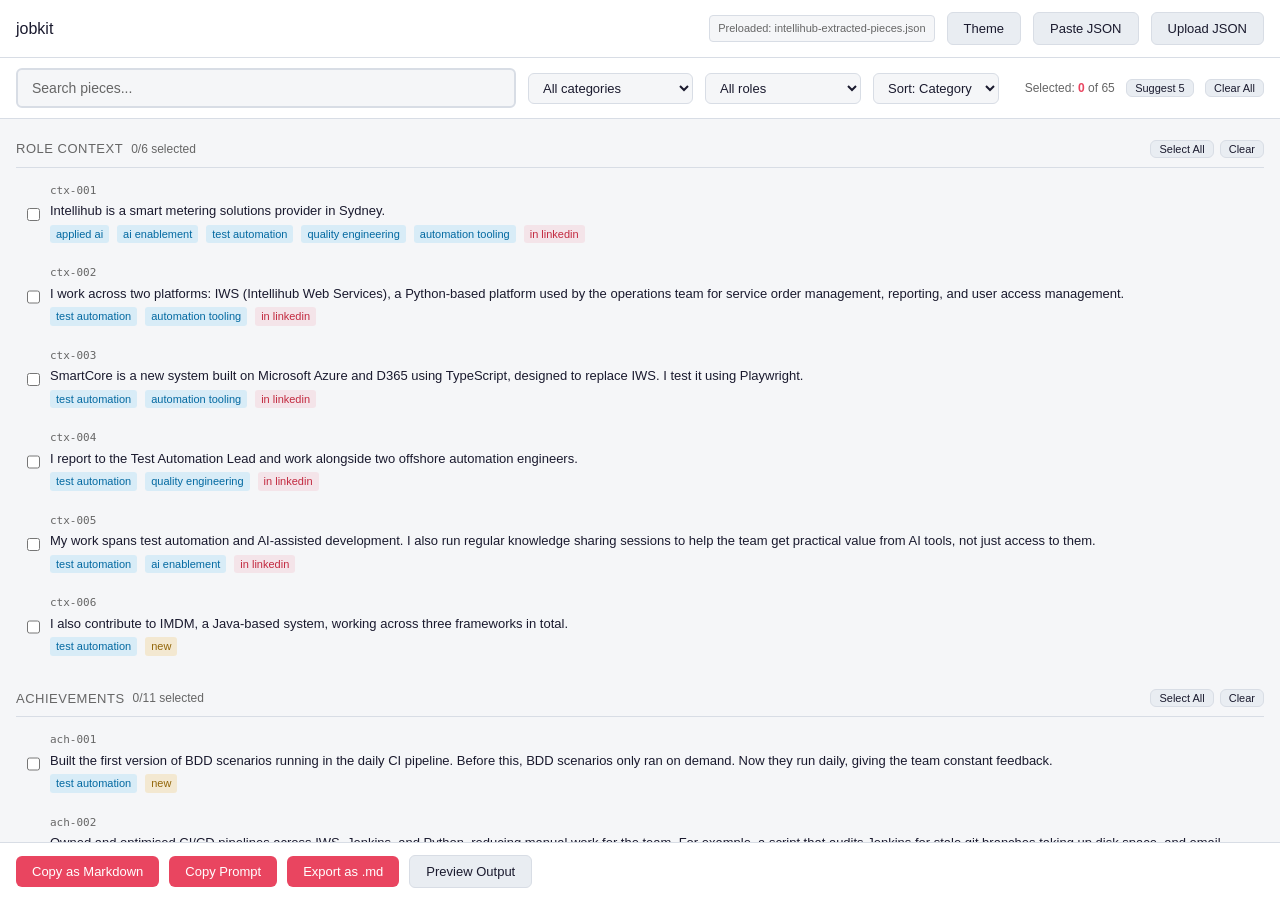
==== commit 01851ee5: "Add role-aware Copy Prompt, Suggest 5, control tooltips - buildPrompt: active role filter injects ca" ====
--- a/index.html
+++ b/index.html
@@ -504,11 +504,20 @@
           id="search"
           placeholder="Search pieces..."
           oninput="updateAll()"
+          title="Filter pieces by any text or piece id."
         />
-        <select id="categoryFilter" onchange="updateAll()">
+        <select
+          id="categoryFilter"
+          onchange="updateAll()"
+          title="Show one section only, e.g. Achievements or Personal Projects."
+        >
           <option value="">All categories</option>
         </select>
-        <select id="roleFilter" onchange="updateAll()">
+        <select
+          id="roleFilter"
+          onchange="updateAll()"
+          title="Show only pieces tagged for this role. Hint: set this before using Suggest 5 or Copy Prompt — both adapt to the chosen role."
+        >
           <option value="">All roles</option>
           <option value="applied_ai">Applied AI</option>
           <option value="ai_enablement">AI Enablement</option>
@@ -527,7 +536,16 @@
           <button
             class="btn btn-secondary"
             style="padding: 2px 8px; font-size: 11px; margin-left: 8px"
+            onclick="suggestFive()"
+            title="Auto-selects the 5 highest-signal pieces for the current role filter — metrics and achievements score highest. Keeps pieces you already picked. Tip: choose a role first."
+          >
+            Suggest 5
+          </button>
+          <button
+            class="btn btn-secondary"
+            style="padding: 2px 8px; font-size: 11px; margin-left: 8px"
             onclick="clearAll()"
+            title="Deselect all pieces."
           >
             Clear All
           </button>
@@ -539,10 +557,18 @@
 
       <!-- Action bar -->
       <div class="action-bar">
-        <button class="btn btn-primary" onclick="copyMarkdown()">
+        <button
+          class="btn btn-primary"
+          onclick="copyMarkdown()"
+          title="Copy the selected pieces as a markdown bullet list."
+        >
           Copy as Markdown
         </button>
-        <button class="btn btn-primary" onclick="copyPrompt()">
+        <button
+          class="btn btn-primary"
+          onclick="copyPrompt()"
+          title="Copy a ready-to-paste AI prompt containing your selected pieces. If a role filter is set, the prompt targets that role."
+        >
           Copy Prompt
         </button>
         <button class="btn btn-primary" onclick="exportMarkdown()">
@@ -1644,6 +1670,30 @@
         renderPieces();
       }
 
+      // ponytail: naive heuristic score; tune weights when pick quality disappoints
+      function suggestFive() {
+        const pool = state.roleFilter
+          ? getAllPieces().filter(
+              (p) => p.target_role && p.target_role.includes(state.roleFilter),
+            )
+          : getAllPieces();
+        const scored = pool
+          .map((p) => ({
+            p,
+            score:
+              (p.has_metrics ? 2 : 0) +
+              (["achievements", "ai_enablement", "manager_feedback"].includes(
+                p.category,
+              )
+                ? 1
+                : 0),
+          }))
+          .sort((a, b) => b.score - a.score || a.p.id.localeCompare(b.p.id));
+        for (const { p } of scored.slice(0, 5)) state.selected.add(p.id);
+        saveSelections();
+        renderPieces();
+      }
+
       function clearAll() {
         state.selected.clear();
         saveSelections();
@@ -1691,7 +1741,16 @@
         const md = buildMarkdown();
         if (md === "No pieces selected.") return md;
 
-        return `Context: I am targeting ${TARGET_ROLE_CONTEXT}. Here are selected pieces from my work experience:
+        // ponytail: role filter drives targeting; per-JD keywords if generic prompts disappoint
+        const role = state.roleFilter;
+        const def =
+          role && state.data.canonical_roles
+            ? state.data.canonical_roles[role]
+            : null;
+        const target = def
+          ? `I am targeting a ${role.replace(/_/g, " ")} role: ${def}`
+          : `I am targeting ${TARGET_ROLE_CONTEXT}`;
+        return `Context: ${target}. Here are selected pieces from my work experience:
 
 ${md}
 
@@ -1699,7 +1758,7 @@
 
 Task: [DESCRIBE WHAT YOU WANT TO DO WITH THESE PIECES]
 
-For example: "Draft a LinkedIn work experience section using these pieces" or "Select the best 5 pieces for an AI Engineer cover letter"`;
+For example: "Draft a LinkedIn work experience section using these pieces" or "Select the best 5 pieces for a ${role ? role.replace(/_/g, " ") : "Test Automation Engineer"} cover letter"`;
       }
 
       // Copy functions
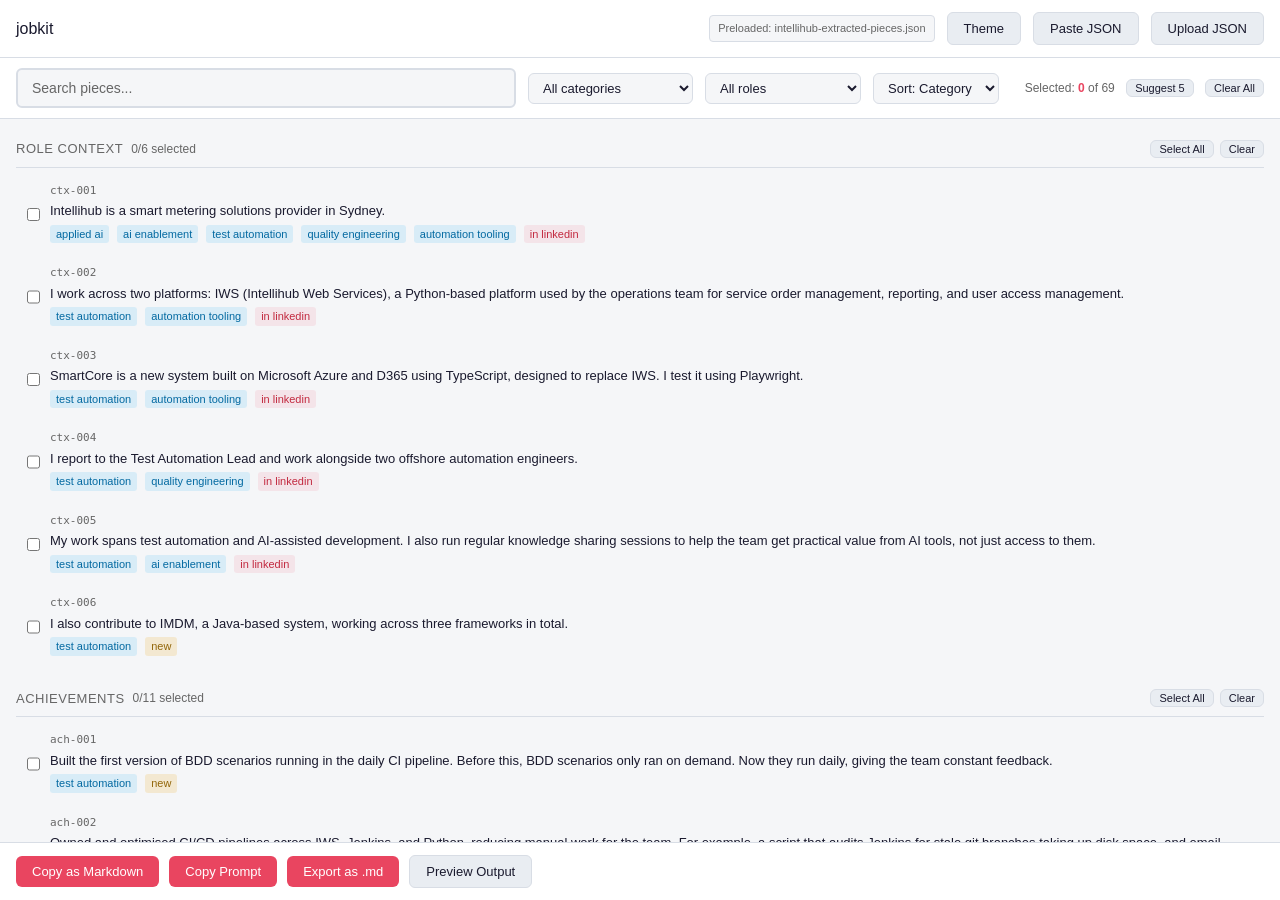
==== commit 98076d35: "Add 4 pieces from Story 4 (AI-powered report), extend ai-006 with Jira/Zephyr editing" ====
--- a/index.html
+++ b/index.html
@@ -896,7 +896,7 @@
     },
     {
       "id": "ai-006",
-      "text": "Built the AI analysis tool on the team's BDD framework so other engineers can reuse AI-powered steps written in plain language.",
+      "text": "Built the AI analysis tool on the team's BDD framework so other engineers can reuse AI-powered steps written in plain language, and edit steps without code changes in the Jira and Zephyr web editor.",
       "source": "linkedin_profile",
       "already_in_linkedin": true,
       "target_role": [
@@ -922,6 +922,48 @@
       "already_in_linkedin": false,
       "target_role": [
         "ai_enablement"
+      ],
+      "has_metrics": false
+    },
+    {
+      "id": "ai-009",
+      "text": "Built scheduled AI-powered reports that analyse test execution results across two frameworks, IWS and SmartCore, and give the team a clear view of high-impact failure areas. Two audience-tailored versions use progressive disclosure, scoring metrics, and consistent language.",
+      "source": "interview_story_4",
+      "already_in_linkedin": false,
+      "target_role": [
+        "test_automation",
+        "applied_ai"
+      ],
+      "has_metrics": false
+    },
+    {
+      "id": "ai-010",
+      "text": "Designed the report workflow with agentic engineering concepts: planning, tool use, self-reflection, and specialized agents. Reused an existing domain-knowledge skill and created new skills to make report generation more efficient and accurate.",
+      "source": "interview_story_4",
+      "already_in_linkedin": false,
+      "target_role": [
+        "applied_ai",
+        "ai_enablement"
+      ],
+      "has_metrics": false
+    },
+    {
+      "id": "ai-011",
+      "text": "Designed instructions and rubrics so a small LLM produces structured output: test failures classified as environment, test data, test script, application, or unknown issues, each with a confidence level so readers know how much to trust the label.",
+      "source": "interview_story_4",
+      "already_in_linkedin": false,
+      "target_role": [
+        "applied_ai"
+      ],
+      "has_metrics": false
+    },
+    {
+      "id": "ai-012",
+      "text": "Investigated unexpected Copilot analysis results and traced the cause to a Copilot bug: multiline prompts dropped every line except the first. Implemented the workaround recommended in the GitHub Copilot repo.",
+      "source": "interview_story_4",
+      "already_in_linkedin": false,
+      "target_role": [
+        "applied_ai"
       ],
       "has_metrics": false
     }
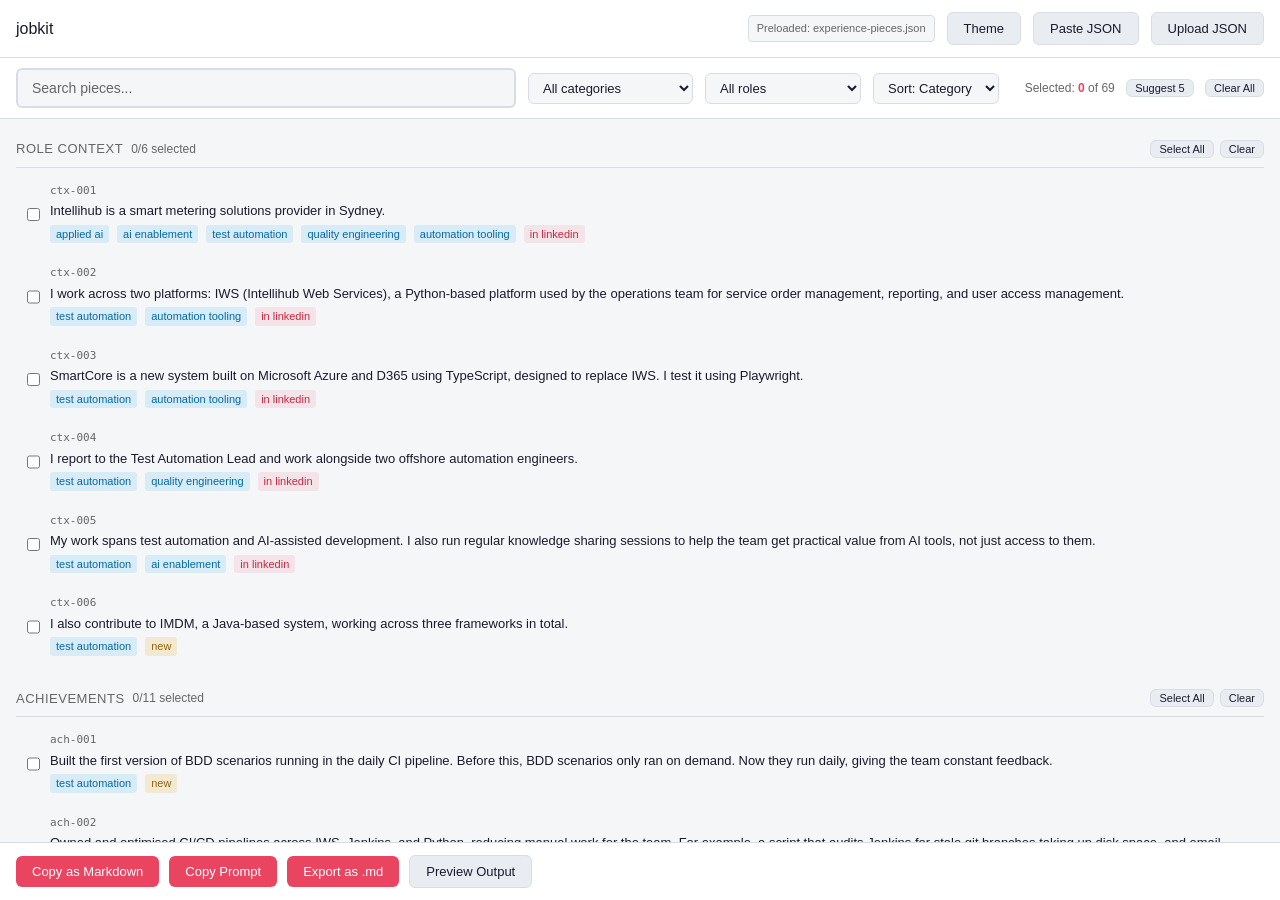
==== commit 3e420b8a: "Refactor code structure for improved readability and maintainability" ====
--- a/index.html
+++ b/index.html
@@ -1,629 +1,595 @@
 <!doctype html>
 <html lang="en">
-  <head>
-    <meta charset="UTF-8" />
-    <meta name="viewport" content="width=device-width, initial-scale=1.0" />
-    <title>jobkit — pieces explorer</title>
-    <style>
-      :root {
-        --bg: #1a1a2e;
-        --bg2: #16213e;
-        --bg3: #0f3460;
-        --text: #e0e0e0;
-        --text-dim: #888;
-        --accent: #e94560;
-        --accent2: #0f3460;
-        --border: #333;
-        --selected: rgba(233, 69, 96, 0.15);
-        --hover: rgba(255, 255, 255, 0.05);
-        --success: #2ea043;
-        --mono:
-          "SF Mono", "Cascadia Code", "Fira Code", Menlo, Consolas, monospace;
-        --sans:
-          -apple-system, BlinkMacSystemFont, "Segoe UI", Roboto, sans-serif;
-      }
-
-      body.light {
-        --bg: #f5f6f8;
-        --bg2: #ffffff;
-        --bg3: #e9edf2;
-        --text: #1a1a2e;
-        --text-dim: #666;
-        --border: #d8dde5;
-        --selected: rgba(233, 69, 96, 0.08);
-        --hover: rgba(0, 0, 0, 0.04);
-      }
-
-      * {
-        margin: 0;
-        padding: 0;
-        box-sizing: border-box;
-      }
-
-      body {
-        background: var(--bg);
-        color: var(--text);
-        font-family: var(--sans);
-        font-size: 14px;
-        line-height: 1.5;
-      }
-
-      #app {
-        display: flex;
-        flex-direction: column;
-        height: 100vh;
-        overflow: hidden;
-      }
-
-      /* Header */
-      .header {
-        padding: 12px 16px;
-        background: var(--bg2);
-        border-bottom: 1px solid var(--border);
-        display: flex;
-        align-items: center;
-        gap: 12px;
-        flex-wrap: wrap;
-      }
-
-      .header h1 {
-        font-size: 16px;
-        font-weight: 500;
-        margin-right: auto;
-      }
-
-      .header h1 span {
-        color: var(--text-dim);
-        font-weight: 400;
-      }
-
-      /* Controls bar */
-      .controls {
-        padding: 10px 16px;
-        background: var(--bg2);
-        border-bottom: 1px solid var(--border);
-        display: flex;
-        gap: 12px;
-        align-items: center;
-        flex-wrap: wrap;
-      }
-
-      .controls input[type="text"],
-      .controls select {
-        background: var(--bg);
-        border: 1px solid var(--border);
-        color: var(--text);
-        padding: 6px 10px;
-        border-radius: 6px;
-        font-size: 13px;
-        font-family: var(--sans);
-      }
-
-      .controls input[type="text"] {
-        flex: 1;
-        min-width: 280px;
-        max-width: 500px;
-        padding: 10px 14px;
-        font-size: 14px;
-        border-width: 2px;
-      }
-
-      .controls input[type="text"]::placeholder {
-        color: var(--text-dim);
-        font-size: 14px;
-      }
-
-      .controls input[type="text"]:focus,
-      .controls select:focus {
-        outline: none;
-        border-color: var(--accent);
-      }
-
-      .controls label {
-        font-size: 12px;
-        color: var(--text-dim);
-        white-space: nowrap;
-      }
-
-      .selection-info {
-        font-size: 12px;
-        color: var(--text-dim);
-        margin-left: auto;
-      }
-
-      .selection-info strong {
-        color: var(--accent);
-      }
-
-      /* Main content */
-      .main {
-        flex: 1;
-        overflow-y: auto;
-        padding: 12px 16px;
-      }
-
-      /* Category section */
-      .category {
-        margin-bottom: 16px;
-      }
-
-      .category-header {
-        display: flex;
-        align-items: center;
-        gap: 8px;
-        padding: 8px 0;
-        border-bottom: 1px solid var(--border);
-        margin-bottom: 6px;
-      }
-
-      .category-header h2 {
-        font-size: 13px;
-        font-weight: 500;
-        text-transform: uppercase;
-        letter-spacing: 0.5px;
-        color: var(--text-dim);
-      }
-
-      .category-header .count {
-        font-size: 12px;
-        color: var(--text-dim);
-      }
-
-      .category-header .actions {
-        margin-left: auto;
-        display: flex;
-        gap: 6px;
-      }
-
-      /* Piece card */
-      .piece {
-        display: flex;
-        gap: 10px;
-        padding: 8px 10px;
-        border-radius: 6px;
-        margin-bottom: 4px;
-        cursor: pointer;
-        transition: background 0.15s;
-        border: 1px solid transparent;
-      }
-
-      .piece:hover {
-        background: var(--hover);
-      }
-
-      .piece.selected {
-        background: var(--selected);
-        border-color: rgba(233, 69, 96, 0.3);
-      }
-
-      .piece input[type="checkbox"] {
-        margin-top: 3px;
-        accent-color: var(--accent);
-        flex-shrink: 0;
-      }
-
-      .piece-content {
-        flex: 1;
-      }
-
-      .piece-id {
-        font-family: var(--mono);
-        font-size: 11px;
-        color: var(--text-dim);
-        margin-bottom: 2px;
-      }
-
-      .piece-text {
-        font-size: 13px;
-        line-height: 1.5;
-      }
-
-      .piece-meta {
-        display: flex;
-        gap: 8px;
-        margin-top: 4px;
-        flex-wrap: wrap;
-      }
-
-      .tag {
-        font-size: 11px;
-        padding: 1px 6px;
-        border-radius: 3px;
-        background: var(--bg3);
-        color: var(--text-dim);
-      }
-
-      .tag.role {
-        background: rgba(14, 165, 233, 0.15);
-        color: #0ea5e9;
-      }
-      .tag.metrics {
-        background: rgba(46, 160, 67, 0.15);
-        color: var(--success);
-      }
-      .tag.linkedin {
-        background: rgba(233, 69, 96, 0.15);
-        color: var(--accent);
-      }
-      .tag.new {
-        background: rgba(240, 171, 34, 0.15);
-        color: #f0ab22;
-      }
-
-      body.light .tag.role {
-        background: rgba(14, 165, 233, 0.12);
-        color: #0369a1;
-      }
-      body.light .tag.metrics {
-        background: rgba(46, 160, 67, 0.12);
-        color: #1a7f37;
-      }
-      body.light .tag {
-        color: #444;
-      }
-      body.light .tag.linkedin {
-        background: rgba(233, 69, 96, 0.1);
-        color: #c2293f;
-      }
-      body.light .tag.new {
-        background: rgba(240, 171, 34, 0.18);
-        color: #92660a;
-      }
-
-      /* Action bar */
-      .action-bar {
-        padding: 12px 16px;
-        background: var(--bg2);
-        border-top: 1px solid var(--border);
-        display: flex;
-        gap: 10px;
-        align-items: center;
-        flex-wrap: wrap;
-      }
-
-      .btn {
-        padding: 8px 16px;
-        border: none;
-        border-radius: 6px;
-        font-size: 13px;
-        font-weight: 500;
-        cursor: pointer;
-        font-family: var(--sans);
-        transition: opacity 0.15s;
-      }
-
-      .btn:hover {
-        opacity: 0.9;
-      }
-
-      .btn-primary {
-        background: var(--accent);
-        color: white;
-      }
-
-      .btn-secondary {
-        background: var(--bg3);
-        color: var(--text);
-        border: 1px solid var(--border);
-      }
-
-      .btn:disabled {
-        opacity: 0.4;
-        cursor: not-allowed;
-      }
-
-      .copied {
-        color: var(--success);
-        font-size: 12px;
-        margin-left: 8px;
-        opacity: 0;
-        transition: opacity 0.3s;
-      }
-
-      .copied.show {
-        opacity: 1;
-      }
-
-      /* Preview pane */
-      .preview {
-        background: var(--bg);
-        border: 1px solid var(--border);
-        border-radius: 6px;
-        padding: 16px;
-        margin-top: 12px;
-        font-family: var(--mono);
-        font-size: 12px;
-        line-height: 1.6;
-        white-space: pre-wrap;
-        word-wrap: break-word;
-        max-height: 300px;
-        overflow-y: auto;
-        display: none;
-      }
-
-      .preview.show {
-        display: block;
-      }
-
-      .preview-header {
-        display: flex;
-        justify-content: space-between;
-        align-items: center;
-        margin-bottom: 8px;
-        padding-bottom: 8px;
-        border-bottom: 1px solid var(--border);
-        font-family: var(--sans);
-        font-size: 12px;
-        color: var(--text-dim);
-      }
-
-      /* Modal */
-      .modal-overlay {
-        display: none;
-        position: fixed;
-        inset: 0;
-        background: rgba(0, 0, 0, 0.6);
-        z-index: 100;
-        align-items: center;
-        justify-content: center;
-      }
-
-      .modal-overlay.show {
-        display: flex;
-      }
-
-      .modal {
-        background: var(--bg2);
-        border: 1px solid var(--border);
-        border-radius: 8px;
-        padding: 20px;
-        max-width: 500px;
-        width: 90%;
-        max-height: 80vh;
-        overflow-y: auto;
-      }
-
-      .modal h3 {
-        font-size: 14px;
-        margin-bottom: 12px;
-      }
-
-      .modal textarea {
-        width: 100%;
-        min-height: 200px;
-        background: var(--bg);
-        border: 1px solid var(--border);
-        color: var(--text);
-        padding: 10px;
-        border-radius: 6px;
-        font-family: var(--mono);
-        font-size: 12px;
-        resize: vertical;
-      }
-
-      .modal .btn-row {
-        display: flex;
-        gap: 8px;
-        margin-top: 12px;
-        justify-content: flex-end;
-      }
-
-      /* Drag overlay */
-      .drag-overlay {
-        display: none;
-        position: fixed;
-        inset: 0;
-        background: rgba(26, 26, 46, 0.9);
-        z-index: 200;
-        align-items: center;
-        justify-content: center;
-        flex-direction: column;
-        gap: 16px;
-      }
-
-      .drag-overlay.show {
-        display: flex;
-      }
-      .drag-overlay p {
-        font-size: 18px;
-        color: var(--text-dim);
-      }
-
-      /* Scrollbar */
-      ::-webkit-scrollbar {
-        width: 8px;
-      }
-      ::-webkit-scrollbar-track {
-        background: var(--bg);
-      }
-      ::-webkit-scrollbar-thumb {
-        background: var(--border);
-        border-radius: 4px;
-      }
-      ::-webkit-scrollbar-thumb:hover {
-        background: var(--text-dim);
-      }
-
-      /* No results */
-      .no-results {
-        text-align: center;
-        padding: 40px;
-        color: var(--text-dim);
-        font-size: 14px;
-      }
-
-      /* File loading info */
-      .file-info {
-        font-size: 11px;
-        color: var(--text-dim);
-        padding: 4px 8px;
-        background: var(--bg);
-        border-radius: 4px;
-        border: 1px solid var(--border);
-      }
-    </style>
-  </head>
-  <body>
-    <div id="app">
-      <!-- Header -->
-      <div class="header">
-        <h1>jobkit <span id="pieceCount"></span></h1>
-        <span class="file-info" id="fileInfo"
-          >Preloaded: intellihub-extracted-pieces.json</span
-        >
-        <button
-          class="btn btn-secondary"
-          onclick="toggleTheme()"
-          id="themeBtn"
-          title="Toggle light/dark theme"
-        >
-          Theme
+
+<head>
+  <meta charset="UTF-8" />
+  <meta name="viewport" content="width=device-width, initial-scale=1.0" />
+  <title>jobkit — pieces explorer</title>
+  <style>
+    :root {
+      --bg: #1a1a2e;
+      --bg2: #16213e;
+      --bg3: #0f3460;
+      --text: #e0e0e0;
+      --text-dim: #888;
+      --accent: #e94560;
+      --accent2: #0f3460;
+      --border: #333;
+      --selected: rgba(233, 69, 96, 0.15);
+      --hover: rgba(255, 255, 255, 0.05);
+      --success: #2ea043;
+      --mono:
+        "SF Mono", "Cascadia Code", "Fira Code", Menlo, Consolas, monospace;
+      --sans:
+        -apple-system, BlinkMacSystemFont, "Segoe UI", Roboto, sans-serif;
+    }
+
+    body.light {
+      --bg: #f5f6f8;
+      --bg2: #ffffff;
+      --bg3: #e9edf2;
+      --text: #1a1a2e;
+      --text-dim: #666;
+      --border: #d8dde5;
+      --selected: rgba(233, 69, 96, 0.08);
+      --hover: rgba(0, 0, 0, 0.04);
+    }
+
+    * {
+      margin: 0;
+      padding: 0;
+      box-sizing: border-box;
+    }
+
+    body {
+      background: var(--bg);
+      color: var(--text);
+      font-family: var(--sans);
+      font-size: 14px;
+      line-height: 1.5;
+    }
+
+    #app {
+      display: flex;
+      flex-direction: column;
+      height: 100vh;
+      overflow: hidden;
+    }
+
+    /* Header */
+    .header {
+      padding: 12px 16px;
+      background: var(--bg2);
+      border-bottom: 1px solid var(--border);
+      display: flex;
+      align-items: center;
+      gap: 12px;
+      flex-wrap: wrap;
+    }
+
+    .header h1 {
+      font-size: 16px;
+      font-weight: 500;
+      margin-right: auto;
+    }
+
+    .header h1 span {
+      color: var(--text-dim);
+      font-weight: 400;
+    }
+
+    /* Controls bar */
+    .controls {
+      padding: 10px 16px;
+      background: var(--bg2);
+      border-bottom: 1px solid var(--border);
+      display: flex;
+      gap: 12px;
+      align-items: center;
+      flex-wrap: wrap;
+    }
+
+    .controls input[type="text"],
+    .controls select {
+      background: var(--bg);
+      border: 1px solid var(--border);
+      color: var(--text);
+      padding: 6px 10px;
+      border-radius: 6px;
+      font-size: 13px;
+      font-family: var(--sans);
+    }
+
+    .controls input[type="text"] {
+      flex: 1;
+      min-width: 280px;
+      max-width: 500px;
+      padding: 10px 14px;
+      font-size: 14px;
+      border-width: 2px;
+    }
+
+    .controls input[type="text"]::placeholder {
+      color: var(--text-dim);
+      font-size: 14px;
+    }
+
+    .controls input[type="text"]:focus,
+    .controls select:focus {
+      outline: none;
+      border-color: var(--accent);
+    }
+
+    .controls label {
+      font-size: 12px;
+      color: var(--text-dim);
+      white-space: nowrap;
+    }
+
+    .selection-info {
+      font-size: 12px;
+      color: var(--text-dim);
+      margin-left: auto;
+    }
+
+    .selection-info strong {
+      color: var(--accent);
+    }
+
+    /* Main content */
+    .main {
+      flex: 1;
+      overflow-y: auto;
+      padding: 12px 16px;
+    }
+
+    /* Category section */
+    .category {
+      margin-bottom: 16px;
+    }
+
+    .category-header {
+      display: flex;
+      align-items: center;
+      gap: 8px;
+      padding: 8px 0;
+      border-bottom: 1px solid var(--border);
+      margin-bottom: 6px;
+    }
+
+    .category-header h2 {
+      font-size: 13px;
+      font-weight: 500;
+      text-transform: uppercase;
+      letter-spacing: 0.5px;
+      color: var(--text-dim);
+    }
+
+    .category-header .count {
+      font-size: 12px;
+      color: var(--text-dim);
+    }
+
+    .category-header .actions {
+      margin-left: auto;
+      display: flex;
+      gap: 6px;
+    }
+
+    /* Piece card */
+    .piece {
+      display: flex;
+      gap: 10px;
+      padding: 8px 10px;
+      border-radius: 6px;
+      margin-bottom: 4px;
+      cursor: pointer;
+      transition: background 0.15s;
+      border: 1px solid transparent;
+    }
+
+    .piece:hover {
+      background: var(--hover);
+    }
+
+    .piece.selected {
+      background: var(--selected);
+      border-color: rgba(233, 69, 96, 0.3);
+    }
+
+    .piece input[type="checkbox"] {
+      margin-top: 3px;
+      accent-color: var(--accent);
+      flex-shrink: 0;
+    }
+
+    .piece-content {
+      flex: 1;
+    }
+
+    .piece-id {
+      font-family: var(--mono);
+      font-size: 11px;
+      color: var(--text-dim);
+      margin-bottom: 2px;
+    }
+
+    .piece-text {
+      font-size: 13px;
+      line-height: 1.5;
+    }
+
+    .piece-meta {
+      display: flex;
+      gap: 8px;
+      margin-top: 4px;
+      flex-wrap: wrap;
+    }
+
+    .tag {
+      font-size: 11px;
+      padding: 1px 6px;
+      border-radius: 3px;
+      background: var(--bg3);
+      color: var(--text-dim);
+    }
+
+    .tag.role {
+      background: rgba(14, 165, 233, 0.15);
+      color: #0ea5e9;
+    }
+
+    .tag.metrics {
+      background: rgba(46, 160, 67, 0.15);
+      color: var(--success);
+    }
+
+    .tag.linkedin {
+      background: rgba(233, 69, 96, 0.15);
+      color: var(--accent);
+    }
+
+    .tag.new {
+      background: rgba(240, 171, 34, 0.15);
+      color: #f0ab22;
+    }
+
+    body.light .tag.role {
+      background: rgba(14, 165, 233, 0.12);
+      color: #0369a1;
+    }
+
+    body.light .tag.metrics {
+      background: rgba(46, 160, 67, 0.12);
+      color: #1a7f37;
+    }
+
+    body.light .tag {
+      color: #444;
+    }
+
+    body.light .tag.linkedin {
+      background: rgba(233, 69, 96, 0.1);
+      color: #c2293f;
+    }
+
+    body.light .tag.new {
+      background: rgba(240, 171, 34, 0.18);
+      color: #92660a;
+    }
+
+    /* Action bar */
+    .action-bar {
+      padding: 12px 16px;
+      background: var(--bg2);
+      border-top: 1px solid var(--border);
+      display: flex;
+      gap: 10px;
+      align-items: center;
+      flex-wrap: wrap;
+    }
+
+    .btn {
+      padding: 8px 16px;
+      border: none;
+      border-radius: 6px;
+      font-size: 13px;
+      font-weight: 500;
+      cursor: pointer;
+      font-family: var(--sans);
+      transition: opacity 0.15s;
+    }
+
+    .btn:hover {
+      opacity: 0.9;
+    }
+
+    .btn-primary {
+      background: var(--accent);
+      color: white;
+    }
+
+    .btn-secondary {
+      background: var(--bg3);
+      color: var(--text);
+      border: 1px solid var(--border);
+    }
+
+    .btn:disabled {
+      opacity: 0.4;
+      cursor: not-allowed;
+    }
+
+    .copied {
+      color: var(--success);
+      font-size: 12px;
+      margin-left: 8px;
+      opacity: 0;
+      transition: opacity 0.3s;
+    }
+
+    .copied.show {
+      opacity: 1;
+    }
+
+    /* Preview pane */
+    .preview {
+      background: var(--bg);
+      border: 1px solid var(--border);
+      border-radius: 6px;
+      padding: 16px;
+      margin-top: 12px;
+      font-family: var(--mono);
+      font-size: 12px;
+      line-height: 1.6;
+      white-space: pre-wrap;
+      word-wrap: break-word;
+      max-height: 300px;
+      overflow-y: auto;
+      display: none;
+    }
+
+    .preview.show {
+      display: block;
+    }
+
+    .preview-header {
+      display: flex;
+      justify-content: space-between;
+      align-items: center;
+      margin-bottom: 8px;
+      padding-bottom: 8px;
+      border-bottom: 1px solid var(--border);
+      font-family: var(--sans);
+      font-size: 12px;
+      color: var(--text-dim);
+    }
+
+    /* Modal */
+    .modal-overlay {
+      display: none;
+      position: fixed;
+      inset: 0;
+      background: rgba(0, 0, 0, 0.6);
+      z-index: 100;
+      align-items: center;
+      justify-content: center;
+    }
+
+    .modal-overlay.show {
+      display: flex;
+    }
+
+    .modal {
+      background: var(--bg2);
+      border: 1px solid var(--border);
+      border-radius: 8px;
+      padding: 20px;
+      max-width: 500px;
+      width: 90%;
+      max-height: 80vh;
+      overflow-y: auto;
+    }
+
+    .modal h3 {
+      font-size: 14px;
+      margin-bottom: 12px;
+    }
+
+    .modal textarea {
+      width: 100%;
+      min-height: 200px;
+      background: var(--bg);
+      border: 1px solid var(--border);
+      color: var(--text);
+      padding: 10px;
+      border-radius: 6px;
+      font-family: var(--mono);
+      font-size: 12px;
+      resize: vertical;
+    }
+
+    .modal .btn-row {
+      display: flex;
+      gap: 8px;
+      margin-top: 12px;
+      justify-content: flex-end;
+    }
+
+    /* Drag overlay */
+    .drag-overlay {
+      display: none;
+      position: fixed;
+      inset: 0;
+      background: rgba(26, 26, 46, 0.9);
+      z-index: 200;
+      align-items: center;
+      justify-content: center;
+      flex-direction: column;
+      gap: 16px;
+    }
+
+    .drag-overlay.show {
+      display: flex;
+    }
+
+    .drag-overlay p {
+      font-size: 18px;
+      color: var(--text-dim);
+    }
+
+    /* Scrollbar */
+    ::-webkit-scrollbar {
+      width: 8px;
+    }
+
+    ::-webkit-scrollbar-track {
+      background: var(--bg);
+    }
+
+    ::-webkit-scrollbar-thumb {
+      background: var(--border);
+      border-radius: 4px;
+    }
+
+    ::-webkit-scrollbar-thumb:hover {
+      background: var(--text-dim);
+    }
+
+    /* No results */
+    .no-results {
+      text-align: center;
+      padding: 40px;
+      color: var(--text-dim);
+      font-size: 14px;
+    }
+
+    /* File loading info */
+    .file-info {
+      font-size: 11px;
+      color: var(--text-dim);
+      padding: 4px 8px;
+      background: var(--bg);
+      border-radius: 4px;
+      border: 1px solid var(--border);
+    }
+  </style>
+</head>
+
+<body>
+  <div id="app">
+    <!-- Header -->
+    <div class="header">
+      <h1>jobkit <span id="pieceCount"></span></h1>
+      <span class="file-info" id="fileInfo">Preloaded: experience-pieces.json</span>
+      <button class="btn btn-secondary" onclick="toggleTheme()" id="themeBtn" title="Toggle light/dark theme">
+        Theme
+      </button>
+      <button class="btn btn-secondary" onclick="showPasteModal()">
+        Paste JSON
+      </button>
+      <button class="btn btn-secondary" onclick="document.getElementById('fileInput').click()">
+        Upload JSON
+      </button>
+      <input type="file" id="fileInput" accept=".json" style="display: none" onchange="handleFileUpload(event)" />
+    </div>
+
+    <!-- Controls -->
+    <div class="controls">
+      <input type="text" id="search" placeholder="Search pieces..." oninput="updateAll()"
+        title="Filter pieces by any text or piece id." />
+      <select id="categoryFilter" onchange="updateAll()"
+        title="Show one section only, e.g. Achievements or Personal Projects.">
+        <option value="">All categories</option>
+      </select>
+      <select id="roleFilter" onchange="updateAll()"
+        title="Show only pieces tagged for this role. Hint: set this before using Suggest 5 or Copy Prompt — both adapt to the chosen role.">
+        <option value="">All roles</option>
+        <option value="applied_ai">Applied AI</option>
+        <option value="ai_enablement">AI Enablement</option>
+        <option value="test_automation">Test Automation</option>
+        <option value="quality_engineering">Quality Engineering</option>
+        <option value="automation_tooling">Automation Tooling</option>
+      </select>
+      <select id="sortBy" onchange="updateAll()">
+        <option value="category">Sort: Category</option>
+        <option value="id">Sort: ID</option>
+        <option value="source">Sort: Source</option>
+      </select>
+      <div class="selection-info">
+        Selected: <strong id="selCount">0</strong> of
+        <span id="totalCount">0</span>
+        <button class="btn btn-secondary" style="padding: 2px 8px; font-size: 11px; margin-left: 8px"
+          onclick="suggestFive()"
+          title="Auto-selects the 5 highest-signal pieces for the current role filter — metrics and achievements score highest. Keeps pieces you already picked. Tip: choose a role first.">
+          Suggest 5
         </button>
-        <button class="btn btn-secondary" onclick="showPasteModal()">
-          Paste JSON
+        <button class="btn btn-secondary" style="padding: 2px 8px; font-size: 11px; margin-left: 8px"
+          onclick="clearAll()" title="Deselect all pieces.">
+          Clear All
         </button>
-        <button
-          class="btn btn-secondary"
-          onclick="document.getElementById('fileInput').click()"
-        >
-          Upload JSON
-        </button>
-        <input
-          type="file"
-          id="fileInput"
-          accept=".json"
-          style="display: none"
-          onchange="handleFileUpload(event)"
-        />
-      </div>
-
-      <!-- Controls -->
-      <div class="controls">
-        <input
-          type="text"
-          id="search"
-          placeholder="Search pieces..."
-          oninput="updateAll()"
-          title="Filter pieces by any text or piece id."
-        />
-        <select
-          id="categoryFilter"
-          onchange="updateAll()"
-          title="Show one section only, e.g. Achievements or Personal Projects."
-        >
-          <option value="">All categories</option>
-        </select>
-        <select
-          id="roleFilter"
-          onchange="updateAll()"
-          title="Show only pieces tagged for this role. Hint: set this before using Suggest 5 or Copy Prompt — both adapt to the chosen role."
-        >
-          <option value="">All roles</option>
-          <option value="applied_ai">Applied AI</option>
-          <option value="ai_enablement">AI Enablement</option>
-          <option value="test_automation">Test Automation</option>
-          <option value="quality_engineering">Quality Engineering</option>
-          <option value="automation_tooling">Automation Tooling</option>
-        </select>
-        <select id="sortBy" onchange="updateAll()">
-          <option value="category">Sort: Category</option>
-          <option value="id">Sort: ID</option>
-          <option value="source">Sort: Source</option>
-        </select>
-        <div class="selection-info">
-          Selected: <strong id="selCount">0</strong> of
-          <span id="totalCount">0</span>
-          <button
-            class="btn btn-secondary"
-            style="padding: 2px 8px; font-size: 11px; margin-left: 8px"
-            onclick="suggestFive()"
-            title="Auto-selects the 5 highest-signal pieces for the current role filter — metrics and achievements score highest. Keeps pieces you already picked. Tip: choose a role first."
-          >
-            Suggest 5
-          </button>
-          <button
-            class="btn btn-secondary"
-            style="padding: 2px 8px; font-size: 11px; margin-left: 8px"
-            onclick="clearAll()"
-            title="Deselect all pieces."
-          >
-            Clear All
-          </button>
-        </div>
-      </div>
-
-      <!-- Main content -->
-      <div class="main" id="piecesList"></div>
-
-      <!-- Action bar -->
-      <div class="action-bar">
-        <button
-          class="btn btn-primary"
-          onclick="copyMarkdown()"
-          title="Copy the selected pieces as a markdown bullet list."
-        >
-          Copy as Markdown
-        </button>
-        <button
-          class="btn btn-primary"
-          onclick="copyPrompt()"
-          title="Copy a ready-to-paste AI prompt containing your selected pieces. If a role filter is set, the prompt targets that role."
-        >
-          Copy Prompt
-        </button>
-        <button class="btn btn-primary" onclick="exportMarkdown()">
-          Export as .md
-        </button>
-        <button class="btn btn-secondary" onclick="togglePreview()">
-          Preview Output
-        </button>
-        <span class="copied" id="copiedMsg">Copied!</span>
-      </div>
-
-      <!-- Preview -->
-      <div class="preview" id="preview">
-        <div class="preview-header">
-          <span id="previewLabel">Preview</span>
-          <button
-            class="btn btn-secondary"
-            style="padding: 2px 8px; font-size: 11px"
-            onclick="togglePreview()"
-          >
-            Close
-          </button>
-        </div>
-        <div id="previewContent"></div>
       </div>
     </div>
 
-    <!-- Paste modal -->
-    <div class="modal-overlay" id="pasteModal">
-      <div class="modal">
-        <h3>Paste JSON</h3>
-        <textarea
-          id="pasteArea"
-          placeholder="Paste your JSON content here..."
-        ></textarea>
-        <div class="btn-row">
-          <button class="btn btn-secondary" onclick="closePasteModal()">
-            Cancel
-          </button>
-          <button class="btn btn-primary" onclick="loadPastedJSON()">
-            Load
-          </button>
-        </div>
+    <!-- Main content -->
+    <div class="main" id="piecesList"></div>
+
+    <!-- Action bar -->
+    <div class="action-bar">
+      <button class="btn btn-primary" onclick="copyMarkdown()"
+        title="Copy the selected pieces as a markdown bullet list.">
+        Copy as Markdown
+      </button>
+      <button class="btn btn-primary" onclick="copyPrompt()"
+        title="Copy a ready-to-paste AI prompt containing your selected pieces. If a role filter is set, the prompt targets that role.">
+        Copy Prompt
+      </button>
+      <button class="btn btn-primary" onclick="exportMarkdown()">
+        Export as .md
+      </button>
+      <button class="btn btn-secondary" onclick="togglePreview()">
+        Preview Output
+      </button>
+      <span class="copied" id="copiedMsg">Copied!</span>
+    </div>
+
+    <!-- Preview -->
+    <div class="preview" id="preview">
+      <div class="preview-header">
+        <span id="previewLabel">Preview</span>
+        <button class="btn btn-secondary" style="padding: 2px 8px; font-size: 11px" onclick="togglePreview()">
+          Close
+        </button>
+      </div>
+      <div id="previewContent"></div>
+    </div>
+  </div>
+
+  <!-- Paste modal -->
+  <div class="modal-overlay" id="pasteModal">
+    <div class="modal">
+      <h3>Paste JSON</h3>
+      <textarea id="pasteArea" placeholder="Paste your JSON content here..."></textarea>
+      <div class="btn-row">
+        <button class="btn btn-secondary" onclick="closePasteModal()">
+          Cancel
+        </button>
+        <button class="btn btn-primary" onclick="loadPastedJSON()">
+          Load
+        </button>
       </div>
     </div>
-
-    <!-- Drag overlay -->
-    <div class="drag-overlay" id="dragOverlay">
-      <p>Drop your JSON file here</p>
-    </div>
-
-    <script>
-      // Embedded data
-      // Data injected at build time by build.mjs (see README)
-      const DEFAULT_DATA = {
+  </div>
+
+  <!-- Drag overlay -->
+  <div class="drag-overlay" id="dragOverlay">
+    <p>Drop your JSON file here</p>
+  </div>
+
+  <script>
+    // Embedded data
+    // Data injected at build time by build.mjs (see README)
+    const DEFAULT_DATA = {
   "context": {
     "source_documents": [
       "external-sources/linkedin-profile-2026-v1.md (current Intellihub section)",
@@ -1429,622 +1395,623 @@
   ]
 };
 
-      const CATEGORY_ORDER = [
-        "role_context",
-        "achievements",
-        "ai_enablement",
-        "cicd_infrastructure",
-        "responsibilities",
-        "collaboration_culture",
-        "skills_tools",
-        "manager_feedback",
-        "personal_projects",
-      ];
-      const CATEGORY_LABELS = {
-        role_context: "Role Context",
-        achievements: "Achievements",
-        ai_enablement: "Ai Enablement",
-        cicd_infrastructure: "Cicd Infrastructure",
-        responsibilities: "Responsibilities",
-        collaboration_culture: "Collaboration Culture",
-        skills_tools: "Skills Tools",
-        manager_feedback: "Manager Feedback",
-        personal_projects: "Personal Projects",
-      };
-      const TARGET_ROLE_CONTEXT =
-        "Applied AI Engineer / AI Enablement Engineer (primary); Test Automation / Quality Engineer (secondary)";
-
-      // State
-      let state = {
-        data: DEFAULT_DATA,
-        selected: new Set(
-          (() => {
-            try {
-              return JSON.parse(
-                localStorage.getItem("pieces-explorer-selections") || "[]",
-              );
-            } catch {
-              return [];
-            }
-          })(),
-        ),
-        search: "",
-        categoryFilter: "",
-        roleFilter: "",
-        sortBy: "category",
-      };
-
-      // Build flat list
-      function getAllPieces() {
-        const pieces = [];
-        if (!state.data) return pieces;
-        for (const cat of CATEGORY_ORDER) {
-          if (!state.data[cat]) continue;
-          for (const p of state.data[cat]) {
-            if (!p.id || !p.text) continue;
-            pieces.push({ ...p, category: cat });
+    const CATEGORY_ORDER = [
+      "role_context",
+      "achievements",
+      "ai_enablement",
+      "cicd_infrastructure",
+      "responsibilities",
+      "collaboration_culture",
+      "skills_tools",
+      "manager_feedback",
+      "personal_projects",
+    ];
+    const CATEGORY_LABELS = {
+      role_context: "Role Context",
+      achievements: "Achievements",
+      ai_enablement: "Ai Enablement",
+      cicd_infrastructure: "Cicd Infrastructure",
+      responsibilities: "Responsibilities",
+      collaboration_culture: "Collaboration Culture",
+      skills_tools: "Skills Tools",
+      manager_feedback: "Manager Feedback",
+      personal_projects: "Personal Projects",
+    };
+    const TARGET_ROLE_CONTEXT =
+      "Applied AI Engineer / AI Enablement Engineer (primary); Test Automation / Quality Engineer (secondary)";
+
+    // State
+    let state = {
+      data: DEFAULT_DATA,
+      selected: new Set(
+        (() => {
+          try {
+            return JSON.parse(
+              localStorage.getItem("pieces-explorer-selections") || "[]",
+            );
+          } catch {
+            return [];
           }
+        })(),
+      ),
+      search: "",
+      categoryFilter: "",
+      roleFilter: "",
+      sortBy: "category",
+    };
+
+    // Build flat list
+    function getAllPieces() {
+      const pieces = [];
+      if (!state.data) return pieces;
+      for (const cat of CATEGORY_ORDER) {
+        if (!state.data[cat]) continue;
+        for (const p of state.data[cat]) {
+          if (!p.id || !p.text) continue;
+          pieces.push({...p, category: cat});
         }
-        return pieces;
-      }
-
-      function getFilteredPieces() {
-        let pieces = getAllPieces();
-
-        // Text search
-        if (state.search) {
-          const q = state.search.toLowerCase();
-          pieces = pieces.filter(
-            (p) =>
-              p.text.toLowerCase().includes(q) ||
-              p.id.toLowerCase().includes(q) ||
-              (p.tags && p.tags.some((t) => t.toLowerCase().includes(q))),
-          );
+      }
+      return pieces;
+    }
+
+    function getFilteredPieces() {
+      let pieces = getAllPieces();
+
+      // Text search
+      if (state.search) {
+        const q = state.search.toLowerCase();
+        pieces = pieces.filter(
+          (p) =>
+            p.text.toLowerCase().includes(q) ||
+            p.id.toLowerCase().includes(q) ||
+            (p.tags && p.tags.some((t) => t.toLowerCase().includes(q))),
+        );
+      }
+
+      // Category filter
+      if (state.categoryFilter) {
+        pieces = pieces.filter((p) => p.category === state.categoryFilter);
+      }
+
+      // Role filter
+      if (state.roleFilter) {
+        pieces = pieces.filter(
+          (p) => p.target_role && p.target_role.includes(state.roleFilter),
+        );
+      }
+
+      // Sort
+      if (state.sortBy === "id") {
+        pieces.sort((a, b) => a.id.localeCompare(b.id));
+      } else if (state.sortBy === "source") {
+        pieces.sort((a, b) => (a.source || "").localeCompare(b.source || ""));
+      }
+      // 'category' is default order (already grouped)
+
+      return pieces;
+    }
+
+    // Group pieces by category
+    function groupByCategory(pieces) {
+      const groups = {};
+      for (const p of pieces) {
+        if (!groups[p.category]) groups[p.category] = [];
+        groups[p.category].push(p);
+      }
+      return groups;
+    }
+
+    // Render pieces
+    function renderPieces() {
+      const el = document.getElementById("piecesList");
+      const pieces = getFilteredPieces();
+      const allIds = pieces.map((p) => p.id);
+      const selectedIds = [...state.selected].filter((id) =>
+        allIds.includes(id),
+      );
+
+      document.getElementById("selCount").textContent = state.selected.size;
+      document.getElementById("totalCount").textContent = pieces.length;
+
+      if (pieces.length === 0) {
+        el.replaceChildren(
+          Object.assign(document.createElement("div"), {
+            className: "no-results",
+            textContent: "No pieces match your filters.",
+          }),
+        );
+        return;
+      }
+
+      const groups = groupByCategory(pieces);
+      const fragment = document.createDocumentFragment();
+
+      for (const cat of CATEGORY_ORDER) {
+        if (!groups[cat] || groups[cat].length === 0) continue;
+        const catPieces = groups[cat];
+        const selInCat = catPieces.filter((p) =>
+          state.selected.has(p.id),
+        ).length;
+        const label = CATEGORY_LABELS[cat] || cat;
+
+        const catDiv = document.createElement("div");
+        catDiv.className = "category";
+
+        const headerDiv = document.createElement("div");
+        headerDiv.className = "category-header";
+
+        const h2 = document.createElement("h2");
+        h2.textContent = label;
+        headerDiv.appendChild(h2);
+
+        const countSpan = document.createElement("span");
+        countSpan.className = "count";
+        countSpan.textContent = `${selInCat}/${catPieces.length} selected`;
+        headerDiv.appendChild(countSpan);
+
+        const actionsDiv = document.createElement("div");
+        actionsDiv.className = "actions";
+
+        const selAllBtn = document.createElement("button");
+        selAllBtn.className = "btn btn-secondary";
+        selAllBtn.style.cssText = "padding:2px 8px;font-size:11px";
+        selAllBtn.textContent = "Select All";
+        selAllBtn.onclick = () => selectAllInCategory(cat);
+        actionsDiv.appendChild(selAllBtn);
+
+        const clearBtn = document.createElement("button");
+        clearBtn.className = "btn btn-secondary";
+        clearBtn.style.cssText = "padding:2px 8px;font-size:11px";
+        clearBtn.textContent = "Clear";
+        clearBtn.onclick = () => deselectAllInCategory(cat);
+        actionsDiv.appendChild(clearBtn);
+
+        headerDiv.appendChild(actionsDiv);
+        catDiv.appendChild(headerDiv);
+
+        for (const p of catPieces) {
+          const pieceDiv = document.createElement("div");
+          pieceDiv.className =
+            "piece" + (state.selected.has(p.id) ? " selected" : "");
+          pieceDiv.onclick = () => togglePiece(p.id);
+
+          const checkbox = document.createElement("input");
+          checkbox.type = "checkbox";
+          checkbox.checked = state.selected.has(p.id);
+          checkbox.onclick = (e) => {
+            e.stopPropagation();
+            togglePiece(p.id);
+          };
+          pieceDiv.appendChild(checkbox);
+
+          const contentDiv = document.createElement("div");
+          contentDiv.className = "piece-content";
+
+          const idDiv = document.createElement("div");
+          idDiv.className = "piece-id";
+          idDiv.textContent = p.id;
+          contentDiv.appendChild(idDiv);
+
+          const textDiv = document.createElement("div");
+          textDiv.className = "piece-text";
+          textDiv.textContent = p.text;
+          contentDiv.appendChild(textDiv);
+
+          const metaDiv = document.createElement("div");
+          metaDiv.className = "piece-meta";
+
+          for (const r of p.target_role || []) {
+            const tag = document.createElement("span");
+            tag.className = "tag role";
+            tag.textContent = r.replace("_", " ");
+            metaDiv.appendChild(tag);
+          }
+
+          if (p.has_metrics) {
+            const tag = document.createElement("span");
+            tag.className = "tag metrics";
+            tag.textContent = "has metrics";
+            metaDiv.appendChild(tag);
+          }
+
+          if (p.already_in_linkedin) {
+            const tag = document.createElement("span");
+            tag.className = "tag linkedin";
+            tag.textContent = "in linkedin";
+            metaDiv.appendChild(tag);
+          } else {
+            const tag = document.createElement("span");
+            tag.className = "tag new";
+            tag.textContent = "new";
+            metaDiv.appendChild(tag);
+          }
+
+          contentDiv.appendChild(metaDiv);
+
+          if (p.note) {
+            const noteDiv = document.createElement("div");
+            noteDiv.style.cssText =
+              "font-size:11px;color:var(--text-dim);margin-top:4px;font-style:italic";
+            noteDiv.textContent = p.note;
+            contentDiv.appendChild(noteDiv);
+          }
+
+          pieceDiv.appendChild(contentDiv);
+          catDiv.appendChild(pieceDiv);
         }
 
-        // Category filter
-        if (state.categoryFilter) {
-          pieces = pieces.filter((p) => p.category === state.categoryFilter);
+        fragment.appendChild(catDiv);
+      }
+
+      el.replaceChildren(fragment);
+    }
+
+    function escapeHtml(text) {
+      return text
+        .replace(/&/g, "&amp;")
+        .replace(/</g, "&lt;")
+        .replace(/>/g, "&gt;")
+        .replace(/"/g, "&quot;");
+    }
+
+    function togglePiece(id) {
+      if (state.selected.has(id)) {
+        state.selected.delete(id);
+      } else {
+        state.selected.add(id);
+      }
+      saveSelections();
+      renderPieces();
+    }
+
+    function selectAllInCategory(cat) {
+      const pieces = getAllPieces().filter((p) => p.category === cat);
+      for (const p of pieces) state.selected.add(p.id);
+      saveSelections();
+      renderPieces();
+    }
+
+    function deselectAllInCategory(cat) {
+      const pieces = getAllPieces().filter((p) => p.category === cat);
+      for (const p of pieces) state.selected.delete(p.id);
+      saveSelections();
+      renderPieces();
+    }
+
+    // ponytail: naive heuristic score; tune weights when pick quality disappoints
+    function suggestFive() {
+      const pool = state.roleFilter
+        ? getAllPieces().filter(
+          (p) => p.target_role && p.target_role.includes(state.roleFilter),
+        )
+        : getAllPieces();
+      const scored = pool
+        .map((p) => ({
+          p,
+          score:
+            (p.has_metrics ? 2 : 0) +
+            (["achievements", "ai_enablement", "manager_feedback"].includes(
+              p.category,
+            )
+              ? 1
+              : 0),
+        }))
+        .sort((a, b) => b.score - a.score || a.p.id.localeCompare(b.p.id));
+      for (const {p} of scored.slice(0, 5)) state.selected.add(p.id);
+      saveSelections();
+      renderPieces();
+    }
+
+    function clearAll() {
+      state.selected.clear();
+      saveSelections();
+      renderPieces();
+    }
+
+    function saveSelections() {
+      localStorage.setItem(
+        "pieces-explorer-selections",
+        JSON.stringify([...state.selected]),
+      );
+    }
+
+    function updateAll() {
+      state.search = document.getElementById("search").value;
+      state.categoryFilter = document.getElementById("categoryFilter").value;
+      state.roleFilter = document.getElementById("roleFilter").value;
+      state.sortBy = document.getElementById("sortBy").value;
+      renderPieces();
+    }
+
+    // Build markdown output
+    function buildMarkdown() {
+      const pieces = getAllPieces().filter((p) => state.selected.has(p.id));
+      if (pieces.length === 0) return "No pieces selected.";
+
+      const groups = groupByCategory(pieces);
+      let md = "";
+
+      for (const cat of CATEGORY_ORDER) {
+        if (!groups[cat] || groups[cat].length === 0) continue;
+        const label = CATEGORY_LABELS[cat] || cat;
+        md += `## ${label}\n\n`;
+        for (const p of groups[cat]) {
+          md += `- ${p.text}\n`;
         }
-
-        // Role filter
-        if (state.roleFilter) {
-          pieces = pieces.filter(
-            (p) => p.target_role && p.target_role.includes(state.roleFilter),
-          );
-        }
-
-        // Sort
-        if (state.sortBy === "id") {
-          pieces.sort((a, b) => a.id.localeCompare(b.id));
-        } else if (state.sortBy === "source") {
-          pieces.sort((a, b) => (a.source || "").localeCompare(b.source || ""));
-        }
-        // 'category' is default order (already grouped)
-
-        return pieces;
-      }
-
-      // Group pieces by category
-      function groupByCategory(pieces) {
-        const groups = {};
-        for (const p of pieces) {
-          if (!groups[p.category]) groups[p.category] = [];
-          groups[p.category].push(p);
-        }
-        return groups;
-      }
-
-      // Render pieces
-      function renderPieces() {
-        const el = document.getElementById("piecesList");
-        const pieces = getFilteredPieces();
-        const allIds = pieces.map((p) => p.id);
-        const selectedIds = [...state.selected].filter((id) =>
-          allIds.includes(id),
-        );
-
-        document.getElementById("selCount").textContent = state.selected.size;
-        document.getElementById("totalCount").textContent = pieces.length;
-
-        if (pieces.length === 0) {
-          el.replaceChildren(
-            Object.assign(document.createElement("div"), {
-              className: "no-results",
-              textContent: "No pieces match your filters.",
-            }),
-          );
-          return;
-        }
-
-        const groups = groupByCategory(pieces);
-        const fragment = document.createDocumentFragment();
-
-        for (const cat of CATEGORY_ORDER) {
-          if (!groups[cat] || groups[cat].length === 0) continue;
-          const catPieces = groups[cat];
-          const selInCat = catPieces.filter((p) =>
-            state.selected.has(p.id),
-          ).length;
-          const label = CATEGORY_LABELS[cat] || cat;
-
-          const catDiv = document.createElement("div");
-          catDiv.className = "category";
-
-          const headerDiv = document.createElement("div");
-          headerDiv.className = "category-header";
-
-          const h2 = document.createElement("h2");
-          h2.textContent = label;
-          headerDiv.appendChild(h2);
-
-          const countSpan = document.createElement("span");
-          countSpan.className = "count";
-          countSpan.textContent = `${selInCat}/${catPieces.length} selected`;
-          headerDiv.appendChild(countSpan);
-
-          const actionsDiv = document.createElement("div");
-          actionsDiv.className = "actions";
-
-          const selAllBtn = document.createElement("button");
-          selAllBtn.className = "btn btn-secondary";
-          selAllBtn.style.cssText = "padding:2px 8px;font-size:11px";
-          selAllBtn.textContent = "Select All";
-          selAllBtn.onclick = () => selectAllInCategory(cat);
-          actionsDiv.appendChild(selAllBtn);
-
-          const clearBtn = document.createElement("button");
-          clearBtn.className = "btn btn-secondary";
-          clearBtn.style.cssText = "padding:2px 8px;font-size:11px";
-          clearBtn.textContent = "Clear";
-          clearBtn.onclick = () => deselectAllInCategory(cat);
-          actionsDiv.appendChild(clearBtn);
-
-          headerDiv.appendChild(actionsDiv);
-          catDiv.appendChild(headerDiv);
-
-          for (const p of catPieces) {
-            const pieceDiv = document.createElement("div");
-            pieceDiv.className =
-              "piece" + (state.selected.has(p.id) ? " selected" : "");
-            pieceDiv.onclick = () => togglePiece(p.id);
-
-            const checkbox = document.createElement("input");
-            checkbox.type = "checkbox";
-            checkbox.checked = state.selected.has(p.id);
-            checkbox.onclick = (e) => {
-              e.stopPropagation();
-              togglePiece(p.id);
-            };
-            pieceDiv.appendChild(checkbox);
-
-            const contentDiv = document.createElement("div");
-            contentDiv.className = "piece-content";
-
-            const idDiv = document.createElement("div");
-            idDiv.className = "piece-id";
-            idDiv.textContent = p.id;
-            contentDiv.appendChild(idDiv);
-
-            const textDiv = document.createElement("div");
-            textDiv.className = "piece-text";
-            textDiv.textContent = p.text;
-            contentDiv.appendChild(textDiv);
-
-            const metaDiv = document.createElement("div");
-            metaDiv.className = "piece-meta";
-
-            for (const r of p.target_role || []) {
-              const tag = document.createElement("span");
-              tag.className = "tag role";
-              tag.textContent = r.replace("_", " ");
-              metaDiv.appendChild(tag);
-            }
-
-            if (p.has_metrics) {
-              const tag = document.createElement("span");
-              tag.className = "tag metrics";
-              tag.textContent = "has metrics";
-              metaDiv.appendChild(tag);
-            }
-
-            if (p.already_in_linkedin) {
-              const tag = document.createElement("span");
-              tag.className = "tag linkedin";
-              tag.textContent = "in linkedin";
-              metaDiv.appendChild(tag);
-            } else {
-              const tag = document.createElement("span");
-              tag.className = "tag new";
-              tag.textContent = "new";
-              metaDiv.appendChild(tag);
-            }
-
-            contentDiv.appendChild(metaDiv);
-
-            if (p.note) {
-              const noteDiv = document.createElement("div");
-              noteDiv.style.cssText =
-                "font-size:11px;color:var(--text-dim);margin-top:4px;font-style:italic";
-              noteDiv.textContent = p.note;
-              contentDiv.appendChild(noteDiv);
-            }
-
-            pieceDiv.appendChild(contentDiv);
-            catDiv.appendChild(pieceDiv);
-          }
-
-          fragment.appendChild(catDiv);
-        }
-
-        el.replaceChildren(fragment);
-      }
-
-      function escapeHtml(text) {
-        return text
-          .replace(/&/g, "&amp;")
-          .replace(/</g, "&lt;")
-          .replace(/>/g, "&gt;")
-          .replace(/"/g, "&quot;");
-      }
-
-      function togglePiece(id) {
-        if (state.selected.has(id)) {
-          state.selected.delete(id);
-        } else {
-          state.selected.add(id);
-        }
-        saveSelections();
-        renderPieces();
-      }
-
-      function selectAllInCategory(cat) {
-        const pieces = getAllPieces().filter((p) => p.category === cat);
-        for (const p of pieces) state.selected.add(p.id);
-        saveSelections();
-        renderPieces();
-      }
-
-      function deselectAllInCategory(cat) {
-        const pieces = getAllPieces().filter((p) => p.category === cat);
-        for (const p of pieces) state.selected.delete(p.id);
-        saveSelections();
-        renderPieces();
-      }
-
-      // ponytail: naive heuristic score; tune weights when pick quality disappoints
-      function suggestFive() {
-        const pool = state.roleFilter
-          ? getAllPieces().filter(
-              (p) => p.target_role && p.target_role.includes(state.roleFilter),
-            )
-          : getAllPieces();
-        const scored = pool
-          .map((p) => ({
-            p,
-            score:
-              (p.has_metrics ? 2 : 0) +
-              (["achievements", "ai_enablement", "manager_feedback"].includes(
-                p.category,
-              )
-                ? 1
-                : 0),
-          }))
-          .sort((a, b) => b.score - a.score || a.p.id.localeCompare(b.p.id));
-        for (const { p } of scored.slice(0, 5)) state.selected.add(p.id);
-        saveSelections();
-        renderPieces();
-      }
-
-      function clearAll() {
-        state.selected.clear();
-        saveSelections();
-        renderPieces();
-      }
-
-      function saveSelections() {
-        localStorage.setItem(
-          "pieces-explorer-selections",
-          JSON.stringify([...state.selected]),
-        );
-      }
-
-      function updateAll() {
-        state.search = document.getElementById("search").value;
-        state.categoryFilter = document.getElementById("categoryFilter").value;
-        state.roleFilter = document.getElementById("roleFilter").value;
-        state.sortBy = document.getElementById("sortBy").value;
-        renderPieces();
-      }
-
-      // Build markdown output
-      function buildMarkdown() {
-        const pieces = getAllPieces().filter((p) => state.selected.has(p.id));
-        if (pieces.length === 0) return "No pieces selected.";
-
-        const groups = groupByCategory(pieces);
-        let md = "";
-
-        for (const cat of CATEGORY_ORDER) {
-          if (!groups[cat] || groups[cat].length === 0) continue;
-          const label = CATEGORY_LABELS[cat] || cat;
-          md += `## ${label}\n\n`;
-          for (const p of groups[cat]) {
-            md += `- ${p.text}\n`;
-          }
-          md += "\n";
-        }
-
-        return md.trim();
-      }
-
-      // Build prompt output
-      function buildPrompt() {
+        md += "\n";
+      }
+
+      return md.trim();
+    }
+
+    // Build prompt output
+    function buildPrompt() {
+      const md = buildMarkdown();
+      if (md === "No pieces selected.") return md;
+
+      // ponytail: role filter drives targeting; per-JD keywords if generic prompts disappoint
+      const role = state.roleFilter;
+      const def =
+        role && state.data.canonical_roles
+          ? state.data.canonical_roles[role]
+          : null;
+      const target = def
+        ? `I am targeting a ${role.replace(/_/g, " ")} role: ${def}`
+        : `I am targeting ${TARGET_ROLE_CONTEXT}`;
+      return `Context: ${target}. Here are selected pieces from my work experience:
+
+${md}
+
+---
+
+Task: [DESCRIBE WHAT YOU WANT TO DO WITH THESE PIECES]
+
+For example: "Draft a LinkedIn work experience section using these pieces" or "Select the best 5 pieces for a ${role ? role.replace(/_/g, " ") : "Test Automation Engineer"} cover letter"`;
+    }
+
+    // Copy functions
+    function copyToClipboard(text) {
+      navigator.clipboard.writeText(text).then(() => {
+        showCopied();
+      });
+    }
+
+    function showCopied() {
+      const el = document.getElementById("copiedMsg");
+      el.classList.add("show");
+      setTimeout(() => el.classList.remove("show"), 2000);
+    }
+
+    function copyMarkdown() {
+      const md = buildMarkdown();
+      if (md === "No pieces selected.") {
+        alert("No pieces selected.");
+        return;
+      }
+      copyToClipboard(md);
+      showPreview(md, "Markdown Output");
+    }
+
+    function copyPrompt() {
+      const prompt = buildPrompt();
+      if (prompt === "No pieces selected.") {
+        alert("No pieces selected.");
+        return;
+      }
+      copyToClipboard(prompt);
+      showPreview(prompt, "Prompt Output");
+    }
+
+    function exportMarkdown() {
+      const md = buildMarkdown();
+      if (md === "No pieces selected.") {
+        alert("No pieces selected.");
+        return;
+      }
+      const blob = new Blob([md], {type: "text/markdown"});
+      const url = URL.createObjectURL(blob);
+      const a = document.createElement("a");
+      a.href = url;
+      a.download = "selected-pieces.md";
+      a.click();
+      URL.revokeObjectURL(url);
+    }
+
+    // Preview
+    function showPreview(text, label) {
+      const preview = document.getElementById("preview");
+      const content = document.getElementById("previewContent");
+      const label_el = document.getElementById("previewLabel");
+      label_el.textContent = label;
+      content.textContent = text;
+      preview.classList.add("show");
+    }
+
+    function togglePreview() {
+      const preview = document.getElementById("preview");
+      if (!preview.classList.contains("show")) {
         const md = buildMarkdown();
-        if (md === "No pieces selected.") return md;
-
-        // ponytail: role filter drives targeting; per-JD keywords if generic prompts disappoint
-        const role = state.roleFilter;
-        const def =
-          role && state.data.canonical_roles
-            ? state.data.canonical_roles[role]
-            : null;
-        const target = def
-          ? `I am targeting a ${role.replace(/_/g, " ")} role: ${def}`
-          : `I am targeting ${TARGET_ROLE_CONTEXT}`;
-        return `Context: ${target}. Here are selected pieces from my work experience:
-
-${md}
-
----
-
-Task: [DESCRIBE WHAT YOU WANT TO DO WITH THESE PIECES]
-
-For example: "Draft a LinkedIn work experience section using these pieces" or "Select the best 5 pieces for a ${role ? role.replace(/_/g, " ") : "Test Automation Engineer"} cover letter"`;
-      }
-
-      // Copy functions
-      function copyToClipboard(text) {
-        navigator.clipboard.writeText(text).then(() => {
-          showCopied();
-        });
-      }
-
-      function showCopied() {
-        const el = document.getElementById("copiedMsg");
-        el.classList.add("show");
-        setTimeout(() => el.classList.remove("show"), 2000);
-      }
-
-      function copyMarkdown() {
-        const md = buildMarkdown();
-        if (md === "No pieces selected.") {
-          alert("No pieces selected.");
-          return;
-        }
-        copyToClipboard(md);
-        showPreview(md, "Markdown Output");
-      }
-
-      function copyPrompt() {
-        const prompt = buildPrompt();
-        if (prompt === "No pieces selected.") {
-          alert("No pieces selected.");
-          return;
-        }
-        copyToClipboard(prompt);
-        showPreview(prompt, "Prompt Output");
-      }
-
-      function exportMarkdown() {
-        const md = buildMarkdown();
-        if (md === "No pieces selected.") {
-          alert("No pieces selected.");
-          return;
-        }
-        const blob = new Blob([md], { type: "text/markdown" });
-        const url = URL.createObjectURL(blob);
-        const a = document.createElement("a");
-        a.href = url;
-        a.download = "selected-pieces.md";
-        a.click();
-        URL.revokeObjectURL(url);
-      }
-
-      // Preview
-      function showPreview(text, label) {
-        const preview = document.getElementById("preview");
         const content = document.getElementById("previewContent");
-        const label_el = document.getElementById("previewLabel");
-        label_el.textContent = label;
-        content.textContent = text;
+        const labelEl = document.getElementById("previewLabel");
+        labelEl.textContent = "Markdown Output";
+        content.textContent = md;
         preview.classList.add("show");
-      }
-
-      function togglePreview() {
-        const preview = document.getElementById("preview");
-        if (!preview.classList.contains("show")) {
-          const md = buildMarkdown();
-          const content = document.getElementById("previewContent");
-          const labelEl = document.getElementById("previewLabel");
-          labelEl.textContent = "Markdown Output";
-          content.textContent = md;
-          preview.classList.add("show");
-        } else {
-          preview.classList.remove("show");
-        }
-      }
-
-      // File loading
-      function handleFileUpload(event) {
-        const file = event.target.files[0];
-        if (!file) return;
-        const reader = new FileReader();
-        reader.onload = (e) => {
-          try {
-            const data = JSON.parse(e.target.result);
-            loadNewData(data, file.name);
-          } catch (err) {
-            alert("Invalid JSON: " + err.message);
-          }
-        };
-        reader.readAsText(file);
-      }
-
-      function showPasteModal() {
-        document.getElementById("pasteModal").classList.add("show");
-      }
-
-      function closePasteModal() {
-        document.getElementById("pasteModal").classList.remove("show");
-      }
-
-      function loadPastedJSON() {
-        const text = document.getElementById("pasteArea").value.trim();
-        if (!text) return;
+      } else {
+        preview.classList.remove("show");
+      }
+    }
+
+    // File loading
+    function handleFileUpload(event) {
+      const file = event.target.files[0];
+      if (!file) return;
+      const reader = new FileReader();
+      reader.onload = (e) => {
         try {
-          const data = JSON.parse(text);
-          loadNewData(data, "pasted-json");
-          closePasteModal();
+          const data = JSON.parse(e.target.result);
+          loadNewData(data, file.name);
         } catch (err) {
           alert("Invalid JSON: " + err.message);
         }
-      }
-
-      function loadNewData(data, filename) {
-        // Validate structure
-        if (!data || typeof data !== "object") {
-          alert("JSON must be an object with categories as top-level keys.");
-          return;
+      };
+      reader.readAsText(file);
+    }
+
+    function showPasteModal() {
+      document.getElementById("pasteModal").classList.add("show");
+    }
+
+    function closePasteModal() {
+      document.getElementById("pasteModal").classList.remove("show");
+    }
+
+    function loadPastedJSON() {
+      const text = document.getElementById("pasteArea").value.trim();
+      if (!text) return;
+      try {
+        const data = JSON.parse(text);
+        loadNewData(data, "pasted-json");
+        closePasteModal();
+      } catch (err) {
+        alert("Invalid JSON: " + err.message);
+      }
+    }
+
+    function loadNewData(data, filename) {
+      // Validate structure
+      if (!data || typeof data !== "object") {
+        alert("JSON must be an object with categories as top-level keys.");
+        return;
+      }
+
+      const cats = Object.keys(data).filter((k) => k !== "context");
+      if (cats.length === 0) {
+        alert(
+          'No categories found in JSON. Expected keys like "achievements", "ai_enablement", etc.',
+        );
+        return;
+      }
+
+      state.data = data;
+      state.selected.clear();
+      saveSelections();
+
+      // Update category filter dropdown
+      const catFilter = document.getElementById("categoryFilter");
+      catFilter.replaceChildren(
+        Object.assign(document.createElement("option"), {
+          value: "",
+          textContent: "All categories",
+        }),
+      );
+      for (const cat of cats) {
+        const label = cat
+          .replace(/_/g, " ")
+          .replace(/\b\w/g, (l) => l.toUpperCase());
+        const opt = document.createElement("option");
+        opt.value = cat;
+        opt.textContent = label;
+        catFilter.appendChild(opt);
+      }
+
+      // Update CATEGORY_ORDER dynamically
+      CATEGORY_ORDER.length = 0;
+      CATEGORY_ORDER.push(...cats);
+
+      document.getElementById("fileInfo").textContent = `Loaded: ${filename}`;
+      renderPieces();
+    }
+
+    // Drag and drop
+    document.addEventListener("dragover", (e) => {
+      e.preventDefault();
+      document.getElementById("dragOverlay").classList.add("show");
+    });
+
+    document.addEventListener("dragleave", (e) => {
+      if (e.clientX === 0 && e.clientY === 0) {
+        document.getElementById("dragOverlay").classList.remove("show");
+      }
+    });
+
+    document.addEventListener("drop", (e) => {
+      e.preventDefault();
+      document.getElementById("dragOverlay").classList.remove("show");
+      const file = e.dataTransfer.files[0];
+      if (!file || !file.name.endsWith(".json")) {
+        alert("Please drop a .json file.");
+        return;
+      }
+      const reader = new FileReader();
+      reader.onload = (ev) => {
+        try {
+          const data = JSON.parse(ev.target.result);
+          loadNewData(data, file.name);
+        } catch (err) {
+          alert("Invalid JSON: " + err.message);
         }
-
-        const cats = Object.keys(data).filter((k) => k !== "context");
-        if (cats.length === 0) {
-          alert(
-            'No categories found in JSON. Expected keys like "achievements", "ai_enablement", etc.',
-          );
-          return;
-        }
-
-        state.data = data;
-        state.selected.clear();
-        saveSelections();
-
-        // Update category filter dropdown
-        const catFilter = document.getElementById("categoryFilter");
-        catFilter.replaceChildren(
-          Object.assign(document.createElement("option"), {
-            value: "",
-            textContent: "All categories",
+      };
+      reader.readAsText(file);
+    });
+
+    // Close modal on overlay click
+    document.getElementById("pasteModal").addEventListener("click", (e) => {
+      if (e.target === e.currentTarget) closePasteModal();
+    });
+
+    function toggleTheme() {
+      document.body.classList.toggle("light");
+      const isLight = document.body.classList.contains("light");
+      localStorage.setItem("pieces-explorer-theme", isLight ? "light" : "dark");
+    }
+
+    // Initialize
+    function init() {
+      // Populate category filter
+      const catFilter = document.getElementById("categoryFilter");
+      for (const cat of CATEGORY_ORDER) {
+        const label = CATEGORY_LABELS[cat] || cat;
+        const opt = document.createElement("option");
+        opt.value = cat;
+        opt.textContent = label;
+        catFilter.appendChild(opt);
+      }
+
+      // Restore theme (saved, else system preference)
+      const savedTheme = localStorage.getItem("pieces-explorer-theme");
+      if (
+        savedTheme === "light" ||
+        (!savedTheme &&
+          window.matchMedia("(prefers-color-scheme: light)").matches)
+      ) {
+        document.body.classList.add("light");
+      }
+
+      // Restore selections
+      const saved = localStorage.getItem("pieces-explorer-selections");
+      if (saved) {
+        try {
+          state.selected = new Set(JSON.parse(saved));
+        } catch (e) { }
+      }
+
+      if (!state.data) {
+        document.getElementById("totalCount").textContent = 0;
+        document.getElementById("piecesList").replaceChildren(
+          Object.assign(document.createElement("div"), {
+            className: "no-results",
+            textContent:
+              "No data loaded. Run `node build.mjs` to generate index.html, or drop / paste / upload a pieces JSON file.",
           }),
         );
-        for (const cat of cats) {
-          const label = cat
-            .replace(/_/g, " ")
-            .replace(/\b\w/g, (l) => l.toUpperCase());
-          const opt = document.createElement("option");
-          opt.value = cat;
-          opt.textContent = label;
-          catFilter.appendChild(opt);
-        }
-
-        // Update CATEGORY_ORDER dynamically
-        CATEGORY_ORDER.length = 0;
-        CATEGORY_ORDER.push(...cats);
-
-        document.getElementById("fileInfo").textContent = `Loaded: ${filename}`;
-        renderPieces();
-      }
-
-      // Drag and drop
-      document.addEventListener("dragover", (e) => {
-        e.preventDefault();
-        document.getElementById("dragOverlay").classList.add("show");
-      });
-
-      document.addEventListener("dragleave", (e) => {
-        if (e.clientX === 0 && e.clientY === 0) {
-          document.getElementById("dragOverlay").classList.remove("show");
-        }
-      });
-
-      document.addEventListener("drop", (e) => {
-        e.preventDefault();
-        document.getElementById("dragOverlay").classList.remove("show");
-        const file = e.dataTransfer.files[0];
-        if (!file || !file.name.endsWith(".json")) {
-          alert("Please drop a .json file.");
-          return;
-        }
-        const reader = new FileReader();
-        reader.onload = (ev) => {
-          try {
-            const data = JSON.parse(ev.target.result);
-            loadNewData(data, file.name);
-          } catch (err) {
-            alert("Invalid JSON: " + err.message);
-          }
-        };
-        reader.readAsText(file);
-      });
-
-      // Close modal on overlay click
-      document.getElementById("pasteModal").addEventListener("click", (e) => {
-        if (e.target === e.currentTarget) closePasteModal();
-      });
-
-      function toggleTheme() {
-        document.body.classList.toggle("light");
-        const isLight = document.body.classList.contains("light");
-        localStorage.setItem("pieces-explorer-theme", isLight ? "light" : "dark");
-      }
-
-      // Initialize
-      function init() {
-        // Populate category filter
-        const catFilter = document.getElementById("categoryFilter");
-        for (const cat of CATEGORY_ORDER) {
-          const label = CATEGORY_LABELS[cat] || cat;
-          const opt = document.createElement("option");
-          opt.value = cat;
-          opt.textContent = label;
-          catFilter.appendChild(opt);
-        }
-
-        // Restore theme (saved, else system preference)
-        const savedTheme = localStorage.getItem("pieces-explorer-theme");
-        if (
-          savedTheme === "light" ||
-          (!savedTheme &&
-            window.matchMedia("(prefers-color-scheme: light)").matches)
-        ) {
-          document.body.classList.add("light");
-        }
-
-        // Restore selections
-        const saved = localStorage.getItem("pieces-explorer-selections");
-        if (saved) {
-          try {
-            state.selected = new Set(JSON.parse(saved));
-          } catch (e) {}
-        }
-
-        if (!state.data) {
-          document.getElementById("totalCount").textContent = 0;
-          document.getElementById("piecesList").replaceChildren(
-            Object.assign(document.createElement("div"), {
-              className: "no-results",
-              textContent:
-                "No data loaded. Run `node build.mjs` to generate index.html, or drop / paste / upload a pieces JSON file.",
-            }),
-          );
-          return;
-        }
-
-        renderPieces();
-      }
-
-      init();
-    </script>
-  </body>
-</html>
+        return;
+      }
+
+      renderPieces();
+    }
+
+    init();
+  </script>
+</body>
+
+</html>
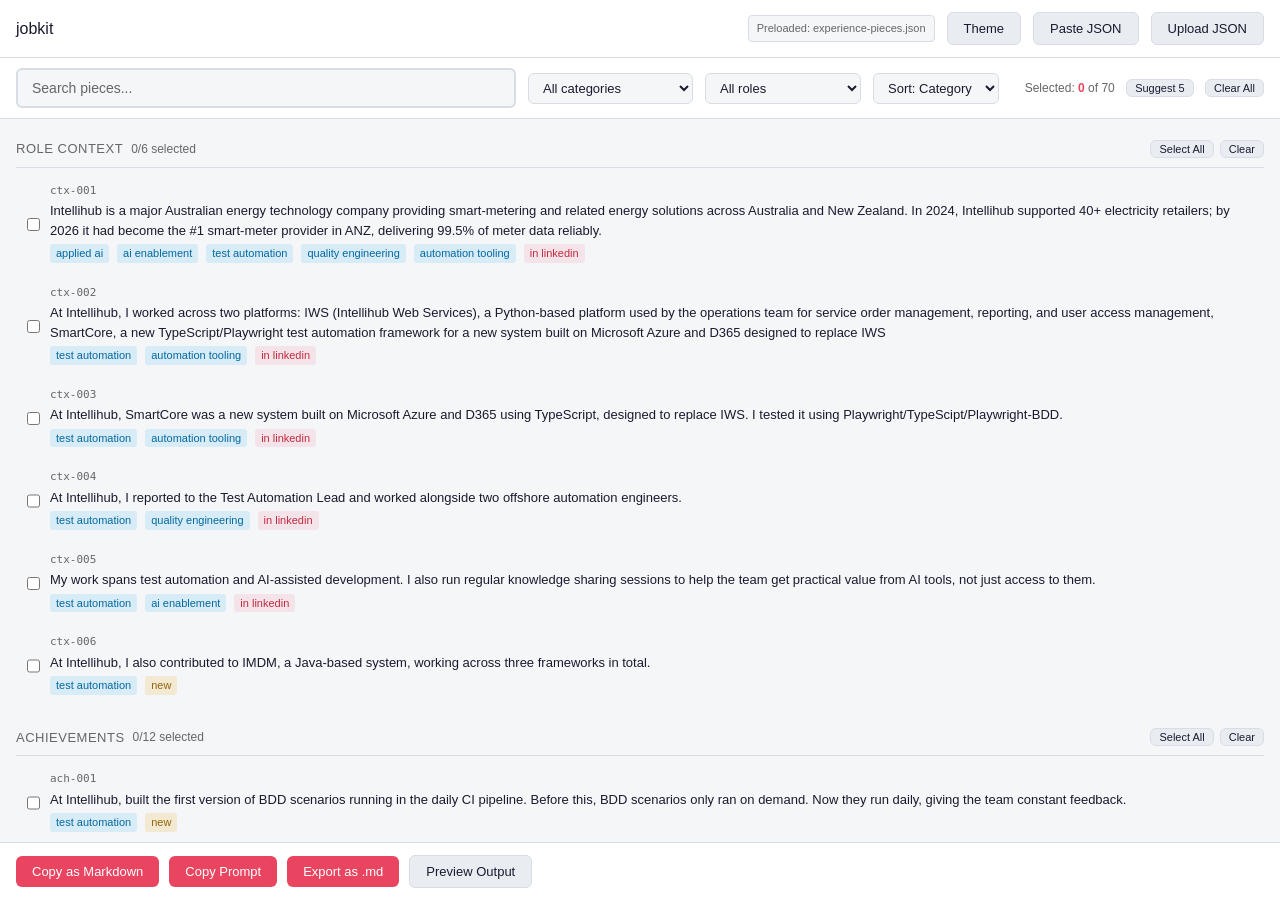
==== commit 78485987: "Add CV and video script files; update experience pieces with new achievements" ====
--- a/index.html
+++ b/index.html
@@ -594,7 +594,9 @@
     "source_documents": [
       "external-sources/linkedin-profile-2026-v1.md (current Intellihub section)",
       "notes/job-search/makss-brag-document-2026.md (manager review, self-reflection, values, coaching Q3/Q4)",
-      "notes/job-search/job-search-2026.md (target roles: AI Engineer primary, Test Automation secondary)"
+      "notes/job-search/job-search-2026.md (target roles: AI Engineer primary, Test Automation secondary)",
+      "notes/job-search/makss-brag-document-2024.local.md (Figtree-era achievements: coverage dashboard, UI automation POC and strategy)",
+      "notes/job-search/interview-questions-and-answers.md (WYWM-era STAR stories: AWS-to-Azure migration testing)"
     ],
     "target_roles": [
       "Applied AI Engineer / AI Enablement Engineer (primary)",
@@ -611,7 +613,7 @@
       "Concrete nouns and verbs, one idea per sentence",
       "Plain language, precise technical terms kept"
     ],
-    "total_pieces": 52
+    "total_pieces": 64
   },
   "canonical_roles": {
     "applied_ai": "Building AI-powered tools, agents, and LLM-driven analysis end to end.",
@@ -623,7 +625,7 @@
   "role_context": [
     {
       "id": "ctx-001",
-      "text": "Intellihub is a smart metering solutions provider in Sydney.",
+      "text": "Intellihub is a major Australian energy technology company providing smart-metering and related energy solutions across Australia and New Zealand. In 2024, Intellihub supported 40+ electricity retailers; by 2026 it had become the #1 smart-meter provider in ANZ, delivering 99.5% of meter data reliably.",
       "source": "linkedin_profile",
       "already_in_linkedin": true,
       "target_role": [
@@ -637,7 +639,7 @@
     },
     {
       "id": "ctx-002",
-      "text": "I work across two platforms: IWS (Intellihub Web Services), a Python-based platform used by the operations team for service order management, reporting, and user access management.",
+      "text": "At Intellihub, I worked across two platforms: IWS (Intellihub Web Services), a Python-based platform used by the operations team for service order management, reporting, and user access management, SmartCore, a new TypeScript/Playwright test automation framework for a new system built on Microsoft Azure and D365 designed to replace IWS",
       "source": "linkedin_profile",
       "already_in_linkedin": true,
       "target_role": [
@@ -648,7 +650,7 @@
     },
     {
       "id": "ctx-003",
-      "text": "SmartCore is a new system built on Microsoft Azure and D365 using TypeScript, designed to replace IWS. I test it using Playwright.",
+      "text": "At Intellihub, SmartCore was a new system built on Microsoft Azure and D365 using TypeScript, designed to replace IWS. I tested it using Playwright/TypeScipt/Playwright-BDD.",
       "source": "linkedin_profile",
       "already_in_linkedin": true,
       "target_role": [
@@ -659,7 +661,7 @@
     },
     {
       "id": "ctx-004",
-      "text": "I report to the Test Automation Lead and work alongside two offshore automation engineers.",
+      "text": "At Intellihub, I reported to the Test Automation Lead and worked alongside two offshore automation engineers.",
       "source": "linkedin_profile",
       "already_in_linkedin": true,
       "target_role": [
@@ -681,7 +683,7 @@
     },
     {
       "id": "ctx-006",
-      "text": "I also contribute to IMDM, a Java-based system, working across three frameworks in total.",
+      "text": "At Intellihub, I also contributed to IMDM, a Java-based system, working across three frameworks in total.",
       "source": "manager_review",
       "already_in_linkedin": false,
       "target_role": [
@@ -693,7 +695,7 @@
   "achievements": [
     {
       "id": "ach-001",
-      "text": "Built the first version of BDD scenarios running in the daily CI pipeline. Before this, BDD scenarios only ran on demand. Now they run daily, giving the team constant feedback.",
+      "text": "At Intellihub, built the first version of BDD scenarios running in the daily CI pipeline. Before this, BDD scenarios only ran on demand. Now they run daily, giving the team constant feedback.",
       "source": "self_reflection_fy26",
       "already_in_linkedin": false,
       "target_role": [
@@ -703,7 +705,7 @@
     },
     {
       "id": "ach-002",
-      "text": "Owned and optimised CI/CD pipelines across IWS, Jenkins, and Python, reducing manual work for the team. For example, a script that audits Jenkins for stale git branches taking up disk space, and email notifications that flag service health issues in production and test environments.",
+      "text": "At Intellihub, owned and optimized CI/CD pipelines across IWS/Jenkins/Python and Azure Pipelines/TypeScript/Playwright-BDD,  reducing manual work for the team. For example, a script that audits Jenkins for stale git branches taking up disk space, and email notifications that flag service health issues in production and test environments.",
       "source": "self_reflection_fy26",
       "already_in_linkedin": false,
       "target_role": [
@@ -713,39 +715,18 @@
       "has_metrics": false
     },
     {
-      "id": "ach-003",
-      "text": "Created AutomationHub: a BDD step library, metrics tracking, a SharePoint page, and Power Automate workflows for the automation team.",
-      "source": "self_reflection_fy26",
-      "already_in_linkedin": false,
-      "target_role": [
-        "test_automation",
-        "automation_tooling"
-      ],
-      "has_metrics": false
-    },
-    {
-      "id": "ach-004",
-      "text": "Built the SmartCore BDD Step Library so testers, BAs, and business team members can write and reuse automation steps in plain language.",
+      "id": "ach-005",
+      "text": "At Intellihub, created .github/copilot-instructions.md (Agents.md) files in the IWS and SmartCore repos, giving AI agents a repo map and project context at session start, unified set of agent rules used by everyone in a team.",
       "source": "values_behaviours",
       "already_in_linkedin": false,
       "target_role": [
-        "test_automation"
-      ],
-      "has_metrics": false
-    },
-    {
-      "id": "ach-005",
-      "text": "Created .github/copilot-instructions.md (Agents.md) files in the IWS and SmartCore repos, giving AI agents a repo map and project context at session start.",
-      "source": "values_behaviours",
-      "already_in_linkedin": false,
-      "target_role": [
         "ai_enablement"
       ],
       "has_metrics": false
     },
     {
       "id": "ach-006",
-      "text": "Took ownership of technical debt. In PR 845 (SC-3740), removed hardcoded waits from SmartCore tests to improve test reliability.",
+      "text": "(Intellihub) Took ownership of technical debt. Highlighted existing multiple hardcoded waits, in one of the PRs, replaced them with robust implicit waits and applied Playwright best practices tests to improve test reliability.",
       "source": "values_behaviours",
       "already_in_linkedin": false,
       "target_role": [
@@ -756,7 +737,7 @@
     },
     {
       "id": "ach-007",
-      "text": "Caught issues early through PR reviews and task coordination, preventing defects from reaching production.",
+      "text": "(Intellihub) Caught issues early through PR reviews and task coordination, preventing defects from reaching production. Developed and used advanced agent skills for this.",
       "source": "self_reflection_fy26",
       "already_in_linkedin": false,
       "target_role": [
@@ -767,7 +748,7 @@
     },
     {
       "id": "ach-008",
-      "text": "Supported the dev team during weekend production rollouts, including preparing, stopping, and restarting Jenkins CI jobs.",
+      "text": "(Intellihub) Supported the dev team during weekend production rollouts, including preparing, stopping, and restarting Jenkins CI jobs.",
       "source": "values_behaviours",
       "already_in_linkedin": false,
       "target_role": [
@@ -777,7 +758,7 @@
     },
     {
       "id": "ach-009",
-      "text": "Ran 6 knowledge sharing sessions on AI-assisted development, testing, and automation.",
+      "text": "(Intellihub) Over the 8 months, I ran 8 knowledge sharing sessions on AI-assisted development, testing, and automation.",
       "source": "self_reflection_fy26",
       "already_in_linkedin": false,
       "target_role": [
@@ -787,7 +768,7 @@
     },
     {
       "id": "ach-010",
-      "text": "Created blog posts from session transcripts and shared them with the team.",
+      "text": "(Intellihub), Created blog posts from session transcripts and shared them with the team.",
       "source": "values_behaviours",
       "already_in_linkedin": false,
       "target_role": [
@@ -805,6 +786,37 @@
         "automation_tooling"
       ],
       "has_metrics": false
+    },
+    {
+      "id": "ach-012",
+      "text": "At Figtree Systems, built the first UI test automation framework from scratch and deployed a Playwright UI suite with 50+ automated scenarios, leading the work. It saved 4-6 hours of manual work per regression run.",
+      "source": "linkedin_profile + brag_document_2024",
+      "already_in_linkedin": true,
+      "target_role": [
+        "test_automation",
+        "automation_tooling"
+      ],
+      "has_metrics": true
+    },
+    {
+      "id": "ach-013",
+      "text": "At Figtree Systems, made test coverage visible with a Jira dashboard. Manual test coverage grew from 20-30% to 50-70% in under 4 months.",
+      "source": "brag_document_2024",
+      "already_in_linkedin": false,
+      "target_role": [
+        "quality_engineering"
+      ],
+      "has_metrics": true
+    },
+    {
+      "id": "ach-014",
+      "text": "At WithYouWithMe, tested the migration of courses from AWS to Azure storage. Prioritized the top 10 most popular courses from usage data, built an Excel script tool that checked file availability, and reported multiple migrated files missing or inaccessible.",
+      "source": "interview_stories",
+      "already_in_linkedin": false,
+      "target_role": [
+        "quality_engineering"
+      ],
+      "has_metrics": false
     }
   ],
   "ai_enablement": [
@@ -850,8 +862,8 @@
       "has_metrics": false
     },
     {
+      "text": "Built an AI-powered scheduled workflow that automatically analyses execution results of automated regression test suite for testing environment; combines deterministic and LLM steps that save engeneers time for initial analysis and produce failure root-cause (defect, test script issue, etc), confidence level of analysis, label failure with domain or component tag, suggests next steps and what team to escalate to, generates concise summary with 1-line verdicts and highlighted grouped test failure. It runs daily against test environment. Instead of going through each test result manually, test engineer gets a quick overview at a glance",
       "id": "ai-005",
-      "text": "Built a tool that automatically identifies likely causes of test failures, generates concise summaries, and suggests solutions for simple issues. It runs daily in production with a human review step before approval.",
       "source": "linkedin_profile",
       "already_in_linkedin": true,
       "target_role": [
@@ -893,7 +905,7 @@
     },
     {
       "id": "ai-009",
-      "text": "Built scheduled AI-powered reports that analyse test execution results across two frameworks, IWS and SmartCore, and give the team a clear view of high-impact failure areas. Two audience-tailored versions use progressive disclosure, scoring metrics, and consistent language.",
+      "text": "Built scheduled AI-powered reports that analyse test execution results for IWS framework, and give the team a clear view of high-impact failure areas, classified each failure by category (defect, test script issue, environment issue, etc). Two audience-tailored versions (stakeholders, engineers) use progressive disclosure, scoring rules, and consistent language.",
       "source": "interview_story_4",
       "already_in_linkedin": false,
       "target_role": [
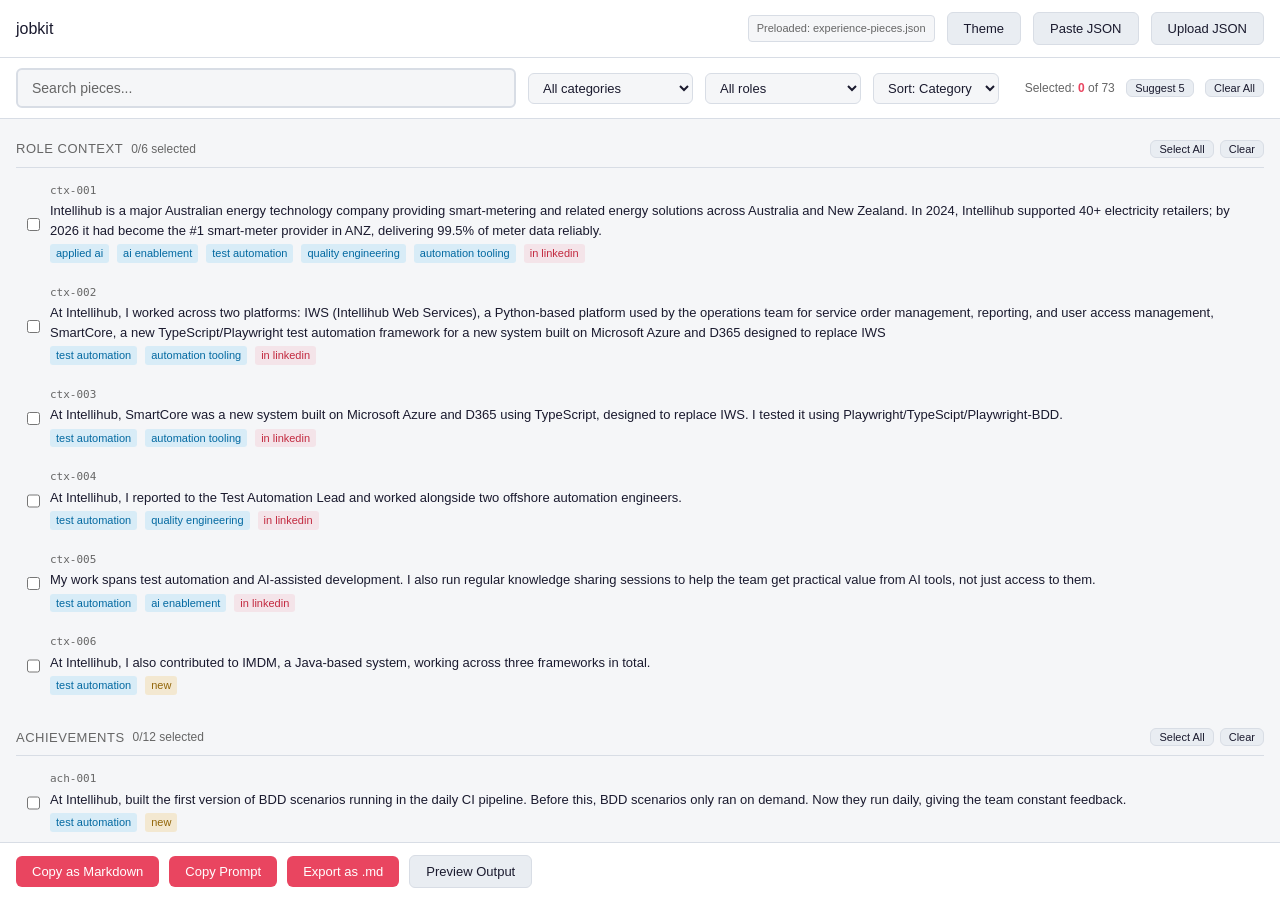
==== commit 3a74d904: "Update .gitignore and index.html: correct local directory exclusion and update index to include 3 ne" ====
--- a/index.html
+++ b/index.html
@@ -613,7 +613,7 @@
       "Concrete nouns and verbs, one idea per sentence",
       "Plain language, precise technical terms kept"
     ],
-    "total_pieces": 64
+    "total_pieces": 67
   },
   "canonical_roles": {
     "applied_ai": "Building AI-powered tools, agents, and LLM-driven analysis end to end.",
@@ -862,7 +862,7 @@
       "has_metrics": false
     },
     {
-      "text": "Built an AI-powered scheduled workflow that automatically analyses execution results of automated regression test suite for testing environment; combines deterministic and LLM steps that save engeneers time for initial analysis and produce failure root-cause (defect, test script issue, etc), confidence level of analysis, label failure with domain or component tag, suggests next steps and what team to escalate to, generates concise summary with 1-line verdicts and highlighted grouped test failure. It runs daily against test environment. Instead of going through each test result manually, test engineer gets a quick overview at a glance",
+      "text": "Built an AI-powered scheduled workflow (uses small, cheap LLM via Copilot CLI) that automatically analyses execution results of automated regression test suite for testing environment; combines deterministic and LLM steps that save engineers time for initial analysis and produce failure root-cause (defect, test script issue, etc), confidence level of analysis, label failure with domain or component tag, suggests next steps and what team to escalate to, generates concise summary with 1-line verdicts and highlighted grouped test failure. It runs daily against test environment. Instead of going through each test result manually, test engineer gets a quick overview at a glance",
       "id": "ai-005",
       "source": "linkedin_profile",
       "already_in_linkedin": true,
@@ -874,7 +874,7 @@
     },
     {
       "id": "ai-006",
-      "text": "Built the AI analysis tool on the team's BDD framework so other engineers can reuse AI-powered steps written in plain language, and edit steps without code changes in the Jira and Zephyr web editor.",
+      "text": "Built the AI analysis tool on the team's BDD framework so other engineers and stakeholders can reuse AI-powered steps written in plain language, and edit steps without code changes in the Jira and Zephyr web editor.",
       "source": "linkedin_profile",
       "already_in_linkedin": true,
       "target_role": [
@@ -944,6 +944,16 @@
         "applied_ai"
       ],
       "has_metrics": false
+    },
+    {
+      "id": "ai-013",
+      "text": "Solving todays AI enablement challenges. Authored and shared 3 agent skills that help humans to saty in the loop and make it easuer to process AI generated content. 1) Unslop skill; 2) Response techniques skill; 3) conceptual-model skill 4) explaining-code skill. These skills were utilizing latest insdustry best practices and techniques for prompt engineering, agentic engineering, and LLMs. They are designed to be reusable and adaptable for different contexts and tasks. They help to improve the quality, clarity, and relevance of AI-generated content, as well as to enhance human understanding and decision-making.",
+      "source": "manually_added",
+      "already_in_linkedin": false,
+      "target_role": [
+        "applied_ai"
+      ],
+      "has_metrics": false
     }
   ],
   "cicd_infrastructure": [
@@ -991,7 +1001,7 @@
     },
     {
       "id": "res-003",
-      "text": "Review pull requests and give feedback to development teams across IWS and SmartCore.",
+      "text": "Review pull requests and give feedback to test automation teams and test automation contractors across IWS and SmartCore.",
       "source": "linkedin_profile",
       "already_in_linkedin": true,
       "target_role": [
@@ -1196,6 +1206,28 @@
       "text": "GitLab: version control and CI",
       "source": "linkedin_profile",
       "already_in_linkedin": true,
+      "target_role": [
+        "automation_tooling",
+        "test_automation"
+      ],
+      "has_metrics": false
+    },
+    {
+      "id": "skill-012",
+      "text": "ServiceNow Change Management (Intellihub). Used on a daily basis for both submitting requests and resolving requests from other teams, e.g. create Jenkins user account",
+      "source": "manually_added",
+      "already_in_linkedin": false,
+      "target_role": [
+        "automation_tooling",
+        "test_automation"
+      ],
+      "has_metrics": false
+    },
+    {
+      "id": "skill-013",
+      "text": "MCP experience. In intellhub we used MCP in VS Code on a daily basis - Atlassian Jira, Confluence, Microsoft documentation.  I was the one who initiated the discussion and advocated for getting access to Microsoft Docs  MCP. This was before organization introduced the catalog of approved MCP. I use MCP on a often when learning or working on my own projects and repos: GitHub, Deepwiki,  Chrome dev tools are my favorite ones. I also try to maintain balance because I know MCP cost for AI driven development (it bloats system prompt of AI agents oftentames with large tool definitions). Where possibly I try to use on-demand cli instead of MCP. THis improves perfomance of agents by savings in  context window",
+      "source": "manually_added",
+      "already_in_linkedin": false,
       "target_role": [
         "automation_tooling",
         "test_automation"
@@ -1245,7 +1277,7 @@
     },
     {
       "id": "mgr-004",
-      "text": "\"Actively contributes to PR reviews, knowledge sharing, and team support.\"",
+      "text": "\"Actively contributes to PR reviews (test automation team), knowledge sharing, and team support.\"",
       "source": "manager_review",
       "already_in_linkedin": false,
       "target_role": [
@@ -1312,29 +1344,18 @@
     {
       "id": "proj-001",
       "repo": "curriculum-learning-outcomes-au",
-      "text": "Built a machine-readable NSW curriculum dataset: 1,500+ learning outcomes extracted from 81 NESA syllabus pages, synced monthly by a GitHub Actions job, with a zero-dependency explorer on GitHub Pages.",
+      "text": "Built a machine-readable NSW curriculum dataset: 1,500+ learning outcomes extracted from 81 NESA syllabus pages, synced monthly by a GitHub Actions job, with a zero-dependency explorer on GitHub Pages. Scoolendar owner mentioned existing pain point - when creating educational events, it is difficult for users to find relevant learning outcomes and codes (as per NSW standard). I researched, discovered there is no official API, found a workaround (fetch from website) and built POC with public dataset https://github.com/MaksimZinovev/curriculum-learning-outcomes-au .It runs automatically and updates data every month plus GitHub pages provide convenient UI to explore, search and filter data",
       "source": "github_repo",
       "already_in_linkedin": false,
       "target_role": [
         "automation_tooling"
-      ],
-      "has_metrics": true
-    },
-    {
-      "id": "proj-002",
-      "repo": "curriculum-learning-outcomes-au",
-      "text": "Added data-quality guardrails to the curriculum sync: outcomes deduplicated by CMS codename, a sync that aborts without writing when totals drop more than 10 percent, and failed fetches that keep last-known rows flagged as stale.",
-      "source": "github_repo",
-      "already_in_linkedin": false,
-      "target_role": [
-        "quality_engineering"
       ],
       "has_metrics": true
     },
     {
       "id": "proj-003",
       "repo": "groundcrew",
-      "text": "Built groundcrew, a public CI monitoring bot developed as part of volunteer work with Scoolendar. It reads GitHub Actions results, performs AI analysis of regression testing results, and posts plain-language summaries to Telegram: what failed, why, and where to look. It answers follow-up questions in Telegram using CI data and live website inspection. The bot recalls past failures and human corrections, so repeated issues are flagged instead of re-explained.",
+      "text": "Built groundcrew, a public CI monitoring bot developed as part of volunteer work with Scoolendar. It reads GitHub Actions results, performs AI analysis of regression testing results, and posts plain-language summaries to Telegram: what failed, why, and where to look. It answers follow-up questions in Telegram using CI data and live website inspection. The bot recalls past failures and human corrections, so repeated issues are flagged instead of re-explained. groundcrew - open and check Telegram chat (10-20 sec).  CI or email - open site, login, 2FA, open pipelines (2-5 mins). That saves time every day. It may look like not much but over a year that can turn into 10-20 hours",
       "source": "github_repo",
       "already_in_linkedin": false,
       "target_role": [
@@ -1359,33 +1380,9 @@
       "note": "Already in CV GitHub Highlights."
     },
     {
-      "id": "proj-005",
-      "repo": "compass-skills",
-      "text": "Created compass-skills, a set of AI agent skills that guide testers, test analysts, QA engineers, product managers, and UX researchers through building and applying domain knowledge: conceptual models, BDD scenarios, and structured questions.",
-      "source": "github_repo",
-      "already_in_linkedin": false,
-      "target_role": [
-        "ai_enablement",
-        "quality_engineering"
-      ],
-      "has_metrics": false,
-      "note": "Already in CV GitHub Highlights."
-    },
-    {
-      "id": "proj-006",
-      "repo": "house-of-prompts",
-      "text": "Built and maintain house-of-prompts, a curated, searchable collection of AI prompts, snippets, and workflows in markdown, organized by AI tool and use case, published on GitHub Pages.",
-      "source": "github_repo",
-      "already_in_linkedin": false,
-      "target_role": [
-        "ai_enablement"
-      ],
-      "has_metrics": false
-    },
-    {
       "id": "proj-007",
       "repo": "starlord",
-      "text": "Wrote starlord, an agent skill that compares starred GitHub repos against locked criteria. Scripts gather metadata first, the LLM sees pre-digested facts for 8 to 12 candidates, and a validation script rejects claims without a source.",
+      "text": "Wrote starlord, an agent skill that compares starred GitHub repos against locked criteria. Scripts gather metadata first, the LLM sees pre-digested facts for 8 to 12 candidates, and a validation script rejects claims without a source. Set of rubrics and weights helps to calibrate, tune the judgement and scoring. Final table format + concise prose explaining strengths and weaknesses of each candidate makes it easy for user to understand comparison in condensed form and make an informed decision",
       "source": "github_repo",
       "already_in_linkedin": false,
       "target_role": [
@@ -1396,13 +1393,52 @@
     {
       "id": "proj-008",
       "repo": "television-skill",
-      "text": "Created television-skill, an agent skill for the television terminal fuzzy finder, compatible with pi, Claude Code, Codex, and any Agent Skills client. It packages the full channel spec, a scaffold script for custom channels, and 7 documented gotchas.",
+      "text": "Created television-skill, an agent skill for the television terminal fuzzy finder, compatible with pi, Claude Code, Codex, and any Agent Skills client. It packages the full channel spec, a scaffold script for custom channels, and 7 documented gotchas. Why its worth attention - saves me few minutes every day on frequently performed tasks like launching local dev servers and commands, searching AI agent skills, generating documents using library of AI prompts, e.g. extract learning note from youtube using LLM, generate note from GitHub readme or any web page; it captures the purpose, sample use cases, key details, how it works in concise format, perfect for curated resources in personal wiki or knowledge base",
       "source": "github_repo",
       "already_in_linkedin": false,
       "target_role": [
         "ai_enablement"
       ],
       "has_metrics": false
+    },
+    {
+      "id": "proj-009",
+      "repo": "ats-search-tool",
+      "text": "I built ats-search-tool for the hidden job market. The best roles often live only on employer ATS boards like Greenhouse, Lever or Workday, plus government and university systems, and never reach Seek or LinkedIn. What used to be 29 separate Google searches is now one search.\n\nJEV, a small scoring model from TypeSafe, grades each match 0-4 for keyword match, open job, location fit and still live. Each question carries five written criteria, and results return as typed data, not prose. One batched call scores each platform's snippets, and expanding a row re-checks the full posting page. A deterministic gone-check catches dead postings before the model runs.\n\nDoes it work? Not a magic pill, but it works. Two days of use graded 1,000+ postings for about five cents and saved roughly 3-8 hours of link-opening. The best catch was a Flybuys automation engineer role missing from LinkedIn. I applied for it.\n\nGood proof of Applied AI Engineer skills. It shows I can turn agentic AI techniques into working code: structured scores from a small cheap model, criteria anchors, batching, deterministic checks. Built for my own job hunt, not as a demo, and I use it every day.\n\nSignificance: high. Fresh, public, in daily use, and it has already caught roles the big boards missed.",
+      "source": "github_repo",
+      "already_in_linkedin": false,
+      "target_role": [
+        "applied_ai",
+        "automation_tooling"
+      ],
+      "has_metrics": true,
+      "note": "Public repo, published 2026-10-20. Freshest entry, used daily. Same small-model structured-output pattern as ai-009/ai-011, backed by a public repo. Metrics from job-search-lessons-learned.md: 1,000+ requests, ~$0.05 grading cost, 10-30s saved per posting, Flybuys role catch. Featured as a LinkedIn story post with screenshots (not yet on the profile). Time savings restated as aggregate: 10-30s per posting x 1,000+ posts = roughly 3-8 hours over two days (derived, check before use)."
+    },
+    {
+      "id": "proj-010",
+      "repo": "job-application-workflow",
+      "text": "I built job-application-workflow, a skill that runs a job application as a gated pipeline. Instead of a cover letter written blind, my applications start with a score. Python grades the ad against my rubric with web search grounding, and I decide to promote the job or drop it, so a bad fit never costs a letter.\n\nThe LLM writes prose, Python does every check. Draft one faces mechanical rules, em dashes, cliches, keyword coverage. A fresh-context judge then scores it against a six-dimension rubric. Rewrites become v2 while v1 stays on disk, and a retro distills each run into learned rules for the next one. Every step stops at a checkpoint I approve.\n\nMore than thirty jobs have gone through scoring in my real hunt, and three interviews came out of those applications. Good proof of Applied AI Engineer skills. It shows LLM-as-judge, tiered verification, rubric design and human gates working in code. Not a demo. It decides which jobs get my time and drafts the letters I send.\n\nSignificance: high. Real usage, thirty scored jobs, three interviews already, and public code.",
+      "source": "github_repo",
+      "already_in_linkedin": false,
+      "target_role": [
+        "applied_ai",
+        "quality_engineering"
+      ],
+      "has_metrics": false,
+      "note": "Public repo (Sep 2026). Real usage evidence in wiki notes/2026-job-scoring: numbered scoring runs up to 37, scoring.md on rubric axes (salary, job type, company size, culture, location, roles), rule-checks.json, self-improvements.md retros feeding learned rules. 'More than thirty' derived from folder numbering, confirm. Outcome metric confirmed by user 2026-10-20: 3 interviews from 30+ scored applications."
+    },
+    {
+      "id": "proj-013",
+      "repo": "scool-playwright",
+      "text": "I've maintained Scoolendar's automated test suite as volunteer QA and automation engineer since August 2025. Scoolendar is an educational events platform aligned to NSW curriculum, and its founder develops solo part-time, so there's no QA role. My suite and its CI runs are the safety net for every release.\n\nAround 100 Playwright tests (UI+API) in 20 spec files run in CircleCI on every change, and they've stayed green for over a year while the product changed underneath them. When views changed, I updated selectors. When tests depended on each other's data, I reworked them to be self-contained, so failures stay isolated. That's 13 months and roughly 175 repository commits.\n\nFor me, this was an opportunity to run quality for a real product as a one-person function: design the suite, keep tests independent, keep the net working while the product moves. Good proof of Test Automation and Quality Engineering skills together: Playwright, CI discipline, self-contained test design, long-horizon maintenance. Significance: medium-high. Real product, real users, sustained volunteer ownership.\n\n**Repository:** private (scool-playwright).",
+      "source": "github_repo",
+      "already_in_linkedin": false,
+      "target_role": [
+        "test_automation",
+        "quality_engineering"
+      ],
+      "has_metrics": true,
+      "note": "Private repo scool-playwright, created 2025-09-21, last commit 2026-10-14. Numbers: 20 spec/feature files (repo tree), ~100 tests (job-search-2026 note), 175 commits (GitHub search, author=MaksimZinovev), CircleCI confirmed (.circleci/config.yml). Product description grounded in proj-001 curriculum piece (educational events, NSW curriculum outcomes). No public URL verified for product. Numbers pending user confirmation."
     }
   ]
 };
